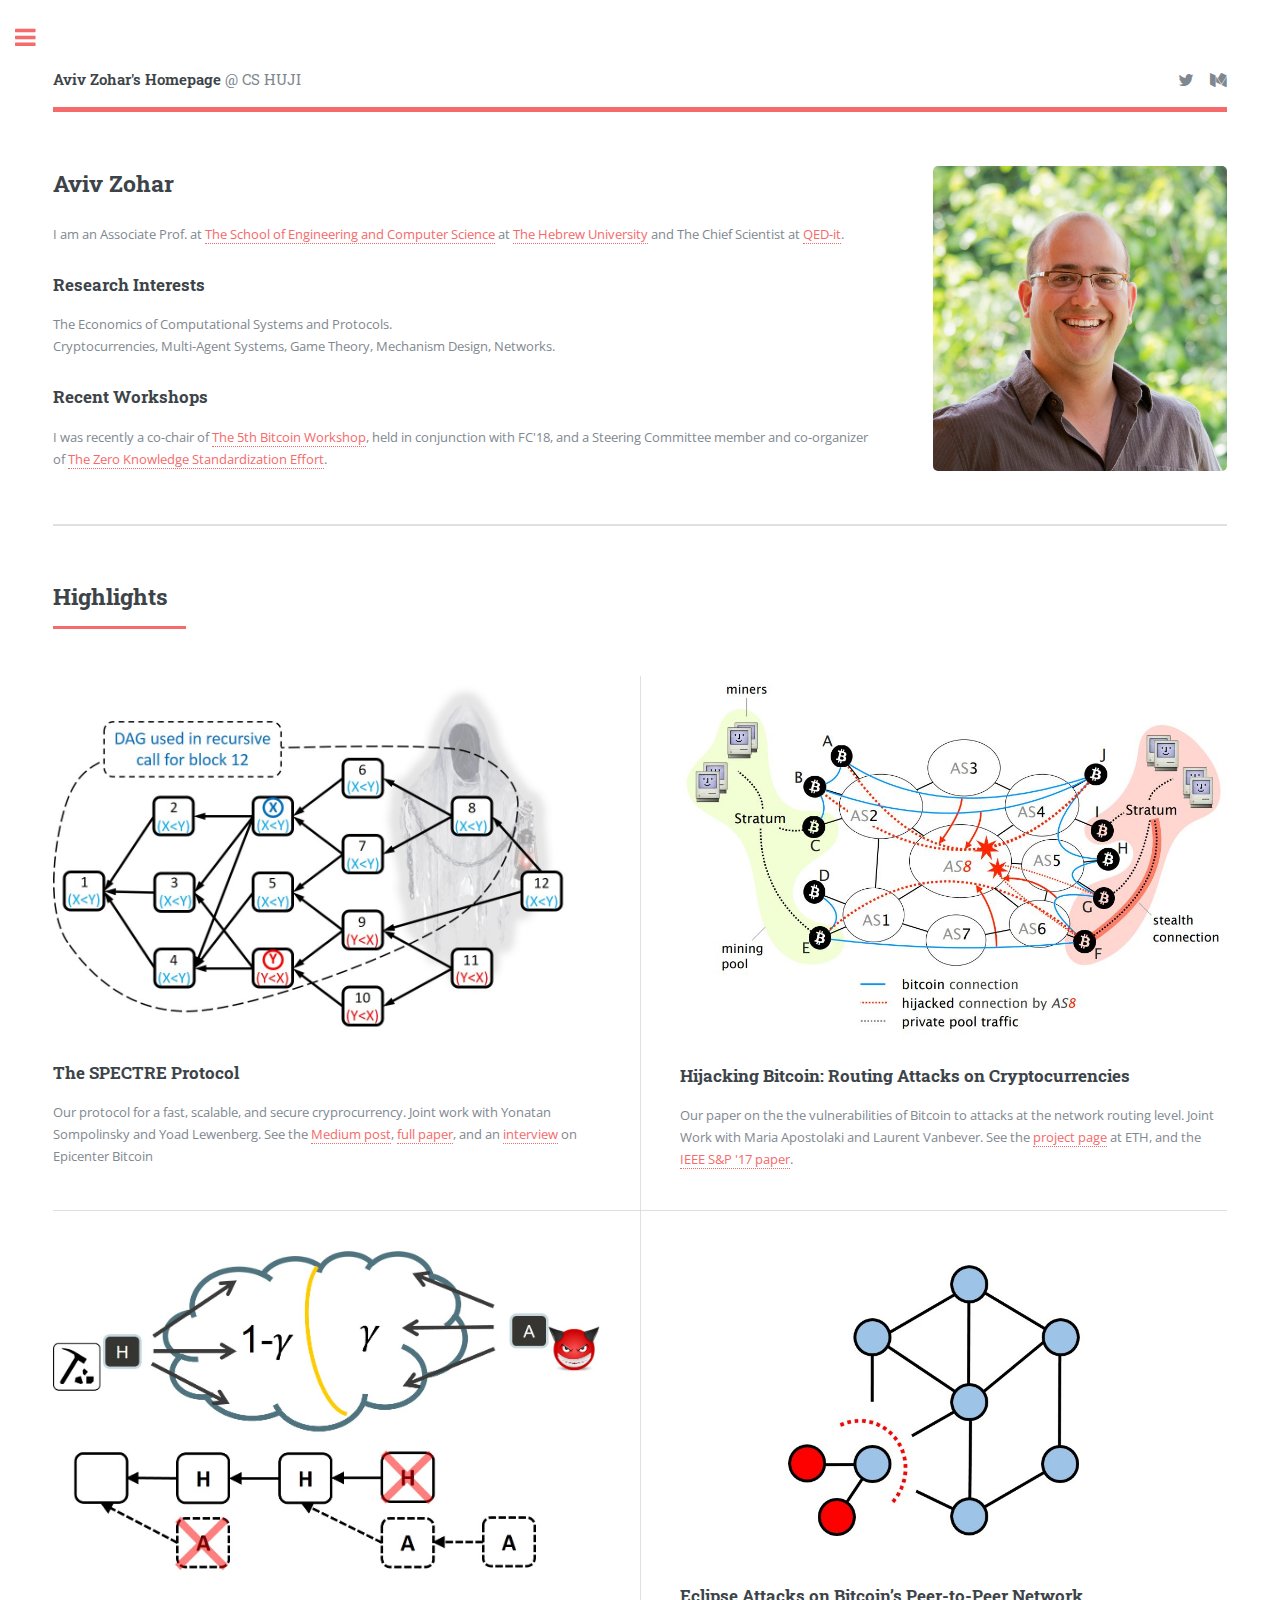
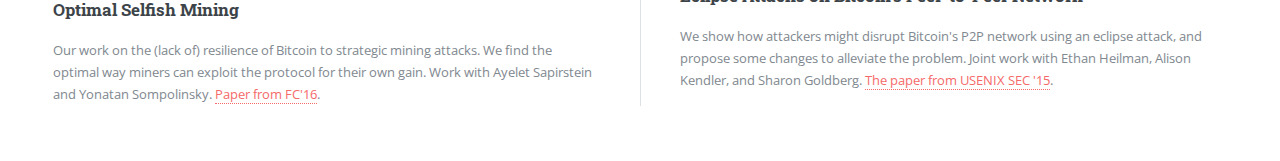
==== index.html @ 69efc2ff "Updated title to Assoc. Prof." ====
<!DOCTYPE HTML>
<html>
	<head>
		<title>Aviv Zohar | Computer Science | The Hebrew University</title>
		<meta name="description" content="My research on Cryptocurrencies, Multi-agent Systems, Mechanism Design for Computer Systems and protocols." />
		<meta charset="utf-8" />
		<meta name="viewport" content="width=device-width, initial-scale=1, user-scalable=no" />
		<!--[if lte IE 8]><script src="assets/js/ie/html5shiv.js"></script><![endif]-->
		<link rel="stylesheet" href="assets/css/main.css" />
		<!--[if lte IE 9]><link rel="stylesheet" href="assets/css/ie9.css" /><![endif]-->
		<!--[if lte IE 8]><link rel="stylesheet" href="assets/css/ie8.css" /><![endif]-->
		
		<!-- Google Tag Manager -->
		<script>(function(w,d,s,l,i){w[l]=w[l]||[];w[l].push({'gtm.start':
			new Date().getTime(),event:'gtm.js'});var f=d.getElementsByTagName(s)[0],
			j=d.createElement(s),dl=l!='dataLayer'?'&l='+l:'';j.async=true;j.src=
			'https://www.googletagmanager.com/gtm.js?id='+i+dl;f.parentNode.insertBefore(j,f);
			})(window,document,'script','dataLayer','GTM-KX6CHWX');</script>
		<!-- End Google Tag Manager -->
	</head>
	<body>
		<!-- Google Tag Manager (noscript) -->
			<noscript><iframe src="https://www.googletagmanager.com/ns.html?id=GTM-KX6CHWX"
			height="0" width="0" style="display:none;visibility:hidden"></iframe></noscript>
		<!-- End Google Tag Manager (noscript) -->
		
		<!-- Wrapper -->
			<div id="wrapper">

				<!-- Main -->
					<div id="main">
						<div class="inner">

							<!-- Header -->
								<header id="header">
									<a href="index.html" class="logo"><strong>Aviv Zohar's Homepage</strong> @ CS HUJI</a>
									<ul class="icons">
										<li><a href="https://twitter.com/Avivz78" class="icon fa-twitter"><span class="label">Twitter</span></a></li>
										<li><a href="https://medium.com/@avivzohar" class="icon fa-medium"><span class="label">Medium</span></a></li>
									</ul>
								</header>

							<!-- Banner -->
								<section id="banner">
									<div class="content">
										<header>
											<h2> Aviv Zohar </h2>
										</header>
										<p> I am an Associate Prof. at <a href="http://www.cs.huji.ac.il">The School of Engineering and Computer Science</a> at <a href="http://www.huji.ac.il">The Hebrew University</a> and The Chief Scientist at <a href="https://qed-it.com">QED-it</a>. </p>
										<h3> Research Interests </h3>
										<p>The Economics of Computational Systems and Protocols.
										<br>Cryptocurrencies, Multi-Agent Systems, Game Theory, Mechanism Design, Networks.</p> 
										
										<h3>Recent Workshops</h3>
										<p>I was recently a co-chair of <a href="http://fc18.ifca.ai/bitcoin/">The 5th Bitcoin Workshop</a>, held in conjunction with FC'18, and a Steering Committee member and co-organizer of <a href="http://zkproof.org">The Zero Knowledge Standardization Effort</a>.
										
									</div>
									<span class="image object">
										<img src="images/AvivZohar.jpg" alt="Aviv Zohar" />
									</span>
								</section>

							<!-- Section -->
								<section>
									<header class="major">
										<h2>Highlights</h2>
									</header>
									<div class="posts">
										<article>
											<a href="https://medium.com/@avivzohar/the-spectre-protocol-7dbbebb707b5" class="image"><img src="images/SPECTRE1.jpg" alt="" /></a>
											<h3>The SPECTRE Protocol</h3>
											<p>Our protocol for a fast, scalable, and secure cryprocurrency. Joint work with Yonatan Sompolinsky and Yoad Lewenberg. 
											See the <a href="https://medium.com/@avivzohar/the-spectre-protocol-7dbbebb707b5">Medium post</a>, 
											<a href="https://eprint.iacr.org/2016/1159.pdf">full paper</a>, and an <a href="https://www.youtube.com/watch?v=DzXH4I8ncVs">interview</a>  on Epicenter Bitcoin </p>
										</article>
										<article>
											<a href="pubs/16/btc_hijack.pdf" class="image"><img src="images/HijackBitcoin.jpg" alt="" /></a>
											<h3>Hijacking Bitcoin: Routing Attacks on Cryptocurrencies</h3>
											<p>Our paper on the the vulnerabilities of Bitcoin to attacks at the network routing level. Joint Work with Maria Apostolaki and Laurent Vanbever. 
											See the <a href="https://btc-hijack.ethz.ch/">project page</a> at ETH, 
											and the <a href="pubs/16/btc_hijack.pdf">IEEE S&P '17 paper</a>.</p>
											
										</article>
										<article>
											<a href="pubs/16/OptSelfishMining.pdf" class="image"><img src="images/OptimalSelfishMining.jpg" alt="" /></a>
											<h3>Optimal Selfish Mining</h3>
											<p>Our work on the (lack of) resilience of Bitcoin to strategic mining attacks. 
											We find the optimal way miners can exploit the protocol for their own gain. 
											Work with Ayelet Sapirstein and Yonatan Sompolinsky. <a href="pubs/16/OptSelfishMining.pdf">Paper from FC'16</a>. </p>
										</article>
										<article>
											<a href="pubs/15/sec15-paper-heilman_final.pdf" class="image"><img src="images/EclipseAttack.jpg" alt="" /></a>
											<h3>Eclipse Attacks on Bitcoin’s Peer-to-Peer Network</h3>
											<p>We show how attackers might disrupt Bitcoin's P2P network using an eclipse attack, and propose some changes to alleviate the problem. Joint work with Ethan Heilman, Alison Kendler, and Sharon Goldberg. <a href="pubs/15/sec15-paper-heilman_final.pdf">The paper from USENIX SEC '15</a>.</p>
										</article>
									</div>
								</section>

						</div>
					</div>

				<!-- Sidebar -->
					<div id="sidebar">
						<div class="inner">

							<!-- Menu -->
								<nav id="menu">
									<header class="major">
										<h2>Menu</h2>
									</header>
									<ul>
										<li><a href="index.html">Homepage</a></li>
										<li><a href="publications.html">Publications</a></li>
										<li>
										<span class="opener">Teaching</span>
											<ul>
												<li><a href="http://www.cs.huji.ac.il/~intro2cs">Introduction to Computer Science (67101)</a></li>
												<li><a href="http://www.cs.huji.ac.il/~socomp">Topics in Social Computing (67810)</a></li>
												<li><a href="#">Cryptocurrencies Seminar (67866)</a></li>
												<li><a href="#">Social Computing Lab (67841)</a></li>
											</ul>
										</li>
										<li><a href="talks.html">Talks</a></li>
										<li><a href="counceling.html">Student Counceling & Reception Hours</a></li>
									</ul>
								</nav>

							<!-- Section -->
								<section>
									<header class="major">
										<h2>Contact</h2>
									</header>
									<ul class="contact">
										<li class="fa-envelope-o"><a href="mailto:avivz@cs.huji.ac.il">avivz@cs.huji.ac.il</a></li>
										<li class="fa-twitter">Twitter: <a href="https://twitter.com/Avivz78">@Avivz78</a> </li> 
										<li class="fa-medium">Medium: <a href="https://medium.com/@avivzohar">@AvivZohar</a> </li>
										<li class="fa-phone">+972-(0)2-54-94553</li>
										<li class="fa-home"> The School of Engineering and Computer Science
										(Rothberg Building), <br> The Hebrew University of Jerusalem, <br> J. Edmund Safra (Givat Ram) Campus, <br>  Jerusalem , Israel 9190416.
									</ul>
								</section>

							<!-- Footer -->
								<footer id="footer">
									<p class="copyright">&copy; All rights reserved. Design: <a href="https://html5up.net">HTML5 UP</a>.</p>
								</footer>

						</div>
					</div>

			</div>

		<!-- Scripts -->
			<script src="assets/js/jquery.min.js"></script>
			<script src="assets/js/skel.min.js"></script>
			<script src="assets/js/util.js"></script>
			<!--[if lte IE 8]><script src="assets/js/ie/respond.min.js"></script><![endif]-->
			<script src="assets/js/main.js"></script>

	</body>
</html>
---- assets/css/main.css ----
@import url(font-awesome.min.css);
@import url("https://fonts.googleapis.com/css?family=Open+Sans:400,600,400italic,600italic|Roboto+Slab:400,700");

/*
	Editorial by HTML5 UP
	html5up.net | @ajlkn
	Free for personal and commercial use under the CCA 3.0 license (html5up.net/license)
*/

/* Reset */

	html, body, div, span, applet, object, iframe, h1, h2, h3, h4, h5, h6, p, blockquote, pre, a, abbr, acronym, address, big, cite, code, del, dfn, em, img, ins, kbd, q, s, samp, small, strike, strong, sub, sup, tt, var, b, u, i, center, dl, dt, dd, ol, ul, li, fieldset, form, label, legend, table, caption, tbody, tfoot, thead, tr, th, td, article, aside, canvas, details, embed, figure, figcaption, footer, header, hgroup, menu, nav, output, ruby, section, summary, time, mark, audio, video {
		margin: 0;
		padding: 0;
		border: 0;
		font-size: 100%;
		font: inherit;
		vertical-align: baseline;
	}

	article, aside, details, figcaption, figure, footer, header, hgroup, menu, nav, section {
		display: block;
	}

	body {
		line-height: 1;
	}

	ol, ul {
		list-style: none;
	}

	blockquote, q {
		quotes: none;
	}

	blockquote:before, blockquote:after, q:before, q:after {
		content: '';
		content: none;
	}

	table {
		border-collapse: collapse;
		border-spacing: 0;
	}

	body {
		-webkit-text-size-adjust: none;
	}

/* Box Model */

	*, *:before, *:after {
		-moz-box-sizing: border-box;
		-webkit-box-sizing: border-box;
		box-sizing: border-box;
	}

/* Grid */

	.row {
		border-bottom: solid 1px transparent;
		-moz-box-sizing: border-box;
		-webkit-box-sizing: border-box;
		box-sizing: border-box;
	}

	.row > * {
		float: left;
		-moz-box-sizing: border-box;
		-webkit-box-sizing: border-box;
		box-sizing: border-box;
	}

	.row:after, .row:before {
		content: '';
		display: block;
		clear: both;
		height: 0;
	}

	.row.uniform > * > :first-child {
		margin-top: 0;
	}

	.row.uniform > * > :last-child {
		margin-bottom: 0;
	}

	.row.\30 \25 > * {
		padding: 0 0 0 0em;
	}

	.row.\30 \25 {
		margin: 0 0 -1px 0em;
	}

	.row.uniform.\30 \25 > * {
		padding: 0em 0 0 0em;
	}

	.row.uniform.\30 \25 {
		margin: 0em 0 -1px 0em;
	}

	.row > * {
		padding: 0 0 0 1.5em;
	}

	.row {
		margin: 0 0 -1px -1.5em;
	}

	.row.uniform > * {
		padding: 1.5em 0 0 1.5em;
	}

	.row.uniform {
		margin: -1.5em 0 -1px -1.5em;
	}

	.row.\32 00\25 > * {
		padding: 0 0 0 3em;
	}

	.row.\32 00\25 {
		margin: 0 0 -1px -3em;
	}

	.row.uniform.\32 00\25 > * {
		padding: 3em 0 0 3em;
	}

	.row.uniform.\32 00\25 {
		margin: -3em 0 -1px -3em;
	}

	.row.\31 50\25 > * {
		padding: 0 0 0 2.25em;
	}

	.row.\31 50\25 {
		margin: 0 0 -1px -2.25em;
	}

	.row.uniform.\31 50\25 > * {
		padding: 2.25em 0 0 2.25em;
	}

	.row.uniform.\31 50\25 {
		margin: -2.25em 0 -1px -2.25em;
	}

	.row.\35 0\25 > * {
		padding: 0 0 0 0.75em;
	}

	.row.\35 0\25 {
		margin: 0 0 -1px -0.75em;
	}

	.row.uniform.\35 0\25 > * {
		padding: 0.75em 0 0 0.75em;
	}

	.row.uniform.\35 0\25 {
		margin: -0.75em 0 -1px -0.75em;
	}

	.row.\32 5\25 > * {
		padding: 0 0 0 0.375em;
	}

	.row.\32 5\25 {
		margin: 0 0 -1px -0.375em;
	}

	.row.uniform.\32 5\25 > * {
		padding: 0.375em 0 0 0.375em;
	}

	.row.uniform.\32 5\25 {
		margin: -0.375em 0 -1px -0.375em;
	}

	.\31 2u, .\31 2u\24 {
		width: 100%;
		clear: none;
		margin-left: 0;
	}

	.\31 1u, .\31 1u\24 {
		width: 91.6666666667%;
		clear: none;
		margin-left: 0;
	}

	.\31 0u, .\31 0u\24 {
		width: 83.3333333333%;
		clear: none;
		margin-left: 0;
	}

	.\39 u, .\39 u\24 {
		width: 75%;
		clear: none;
		margin-left: 0;
	}

	.\38 u, .\38 u\24 {
		width: 66.6666666667%;
		clear: none;
		margin-left: 0;
	}

	.\37 u, .\37 u\24 {
		width: 58.3333333333%;
		clear: none;
		margin-left: 0;
	}

	.\36 u, .\36 u\24 {
		width: 50%;
		clear: none;
		margin-left: 0;
	}

	.\35 u, .\35 u\24 {
		width: 41.6666666667%;
		clear: none;
		margin-left: 0;
	}

	.\34 u, .\34 u\24 {
		width: 33.3333333333%;
		clear: none;
		margin-left: 0;
	}

	.\33 u, .\33 u\24 {
		width: 25%;
		clear: none;
		margin-left: 0;
	}

	.\32 u, .\32 u\24 {
		width: 16.6666666667%;
		clear: none;
		margin-left: 0;
	}

	.\31 u, .\31 u\24 {
		width: 8.3333333333%;
		clear: none;
		margin-left: 0;
	}

	.\31 2u\24 + *,
	.\31 1u\24 + *,
	.\31 0u\24 + *,
	.\39 u\24 + *,
	.\38 u\24 + *,
	.\37 u\24 + *,
	.\36 u\24 + *,
	.\35 u\24 + *,
	.\34 u\24 + *,
	.\33 u\24 + *,
	.\32 u\24 + *,
	.\31 u\24 + * {
		clear: left;
	}

	.\-11u {
		margin-left: 91.66667%;
	}

	.\-10u {
		margin-left: 83.33333%;
	}

	.\-9u {
		margin-left: 75%;
	}

	.\-8u {
		margin-left: 66.66667%;
	}

	.\-7u {
		margin-left: 58.33333%;
	}

	.\-6u {
		margin-left: 50%;
	}

	.\-5u {
		margin-left: 41.66667%;
	}

	.\-4u {
		margin-left: 33.33333%;
	}

	.\-3u {
		margin-left: 25%;
	}

	.\-2u {
		margin-left: 16.66667%;
	}

	.\-1u {
		margin-left: 8.33333%;
	}

	@media screen and (max-width: 1680px) {

		.row > * {
			padding: 0 0 0 1.5em;
		}

		.row {
			margin: 0 0 -1px -1.5em;
		}

		.row.uniform > * {
			padding: 1.5em 0 0 1.5em;
		}

		.row.uniform {
			margin: -1.5em 0 -1px -1.5em;
		}

		.row.\32 00\25 > * {
			padding: 0 0 0 3em;
		}

		.row.\32 00\25 {
			margin: 0 0 -1px -3em;
		}

		.row.uniform.\32 00\25 > * {
			padding: 3em 0 0 3em;
		}

		.row.uniform.\32 00\25 {
			margin: -3em 0 -1px -3em;
		}

		.row.\31 50\25 > * {
			padding: 0 0 0 2.25em;
		}

		.row.\31 50\25 {
			margin: 0 0 -1px -2.25em;
		}

		.row.uniform.\31 50\25 > * {
			padding: 2.25em 0 0 2.25em;
		}

		.row.uniform.\31 50\25 {
			margin: -2.25em 0 -1px -2.25em;
		}

		.row.\35 0\25 > * {
			padding: 0 0 0 0.75em;
		}

		.row.\35 0\25 {
			margin: 0 0 -1px -0.75em;
		}

		.row.uniform.\35 0\25 > * {
			padding: 0.75em 0 0 0.75em;
		}

		.row.uniform.\35 0\25 {
			margin: -0.75em 0 -1px -0.75em;
		}

		.row.\32 5\25 > * {
			padding: 0 0 0 0.375em;
		}

		.row.\32 5\25 {
			margin: 0 0 -1px -0.375em;
		}

		.row.uniform.\32 5\25 > * {
			padding: 0.375em 0 0 0.375em;
		}

		.row.uniform.\32 5\25 {
			margin: -0.375em 0 -1px -0.375em;
		}

		.\31 2u\28xlarge\29, .\31 2u\24\28xlarge\29 {
			width: 100%;
			clear: none;
			margin-left: 0;
		}

		.\31 1u\28xlarge\29, .\31 1u\24\28xlarge\29 {
			width: 91.6666666667%;
			clear: none;
			margin-left: 0;
		}

		.\31 0u\28xlarge\29, .\31 0u\24\28xlarge\29 {
			width: 83.3333333333%;
			clear: none;
			margin-left: 0;
		}

		.\39 u\28xlarge\29, .\39 u\24\28xlarge\29 {
			width: 75%;
			clear: none;
			margin-left: 0;
		}

		.\38 u\28xlarge\29, .\38 u\24\28xlarge\29 {
			width: 66.6666666667%;
			clear: none;
			margin-left: 0;
		}

		.\37 u\28xlarge\29, .\37 u\24\28xlarge\29 {
			width: 58.3333333333%;
			clear: none;
			margin-left: 0;
		}

		.\36 u\28xlarge\29, .\36 u\24\28xlarge\29 {
			width: 50%;
			clear: none;
			margin-left: 0;
		}

		.\35 u\28xlarge\29, .\35 u\24\28xlarge\29 {
			width: 41.6666666667%;
			clear: none;
			margin-left: 0;
		}

		.\34 u\28xlarge\29, .\34 u\24\28xlarge\29 {
			width: 33.3333333333%;
			clear: none;
			margin-left: 0;
		}

		.\33 u\28xlarge\29, .\33 u\24\28xlarge\29 {
			width: 25%;
			clear: none;
			margin-left: 0;
		}

		.\32 u\28xlarge\29, .\32 u\24\28xlarge\29 {
			width: 16.6666666667%;
			clear: none;
			margin-left: 0;
		}

		.\31 u\28xlarge\29, .\31 u\24\28xlarge\29 {
			width: 8.3333333333%;
			clear: none;
			margin-left: 0;
		}

		.\31 2u\24\28xlarge\29 + *,
		.\31 1u\24\28xlarge\29 + *,
		.\31 0u\24\28xlarge\29 + *,
		.\39 u\24\28xlarge\29 + *,
		.\38 u\24\28xlarge\29 + *,
		.\37 u\24\28xlarge\29 + *,
		.\36 u\24\28xlarge\29 + *,
		.\35 u\24\28xlarge\29 + *,
		.\34 u\24\28xlarge\29 + *,
		.\33 u\24\28xlarge\29 + *,
		.\32 u\24\28xlarge\29 + *,
		.\31 u\24\28xlarge\29 + * {
			clear: left;
		}

		.\-11u\28xlarge\29 {
			margin-left: 91.66667%;
		}

		.\-10u\28xlarge\29 {
			margin-left: 83.33333%;
		}

		.\-9u\28xlarge\29 {
			margin-left: 75%;
		}

		.\-8u\28xlarge\29 {
			margin-left: 66.66667%;
		}

		.\-7u\28xlarge\29 {
			margin-left: 58.33333%;
		}

		.\-6u\28xlarge\29 {
			margin-left: 50%;
		}

		.\-5u\28xlarge\29 {
			margin-left: 41.66667%;
		}

		.\-4u\28xlarge\29 {
			margin-left: 33.33333%;
		}

		.\-3u\28xlarge\29 {
			margin-left: 25%;
		}

		.\-2u\28xlarge\29 {
			margin-left: 16.66667%;
		}

		.\-1u\28xlarge\29 {
			margin-left: 8.33333%;
		}

	}

	@media screen and (max-width: 1280px) {

		.row > * {
			padding: 0 0 0 1.5em;
		}

		.row {
			margin: 0 0 -1px -1.5em;
		}

		.row.uniform > * {
			padding: 1.5em 0 0 1.5em;
		}

		.row.uniform {
			margin: -1.5em 0 -1px -1.5em;
		}

		.row.\32 00\25 > * {
			padding: 0 0 0 3em;
		}

		.row.\32 00\25 {
			margin: 0 0 -1px -3em;
		}

		.row.uniform.\32 00\25 > * {
			padding: 3em 0 0 3em;
		}

		.row.uniform.\32 00\25 {
			margin: -3em 0 -1px -3em;
		}

		.row.\31 50\25 > * {
			padding: 0 0 0 2.25em;
		}

		.row.\31 50\25 {
			margin: 0 0 -1px -2.25em;
		}

		.row.uniform.\31 50\25 > * {
			padding: 2.25em 0 0 2.25em;
		}

		.row.uniform.\31 50\25 {
			margin: -2.25em 0 -1px -2.25em;
		}

		.row.\35 0\25 > * {
			padding: 0 0 0 0.75em;
		}

		.row.\35 0\25 {
			margin: 0 0 -1px -0.75em;
		}

		.row.uniform.\35 0\25 > * {
			padding: 0.75em 0 0 0.75em;
		}

		.row.uniform.\35 0\25 {
			margin: -0.75em 0 -1px -0.75em;
		}

		.row.\32 5\25 > * {
			padding: 0 0 0 0.375em;
		}

		.row.\32 5\25 {
			margin: 0 0 -1px -0.375em;
		}

		.row.uniform.\32 5\25 > * {
			padding: 0.375em 0 0 0.375em;
		}

		.row.uniform.\32 5\25 {
			margin: -0.375em 0 -1px -0.375em;
		}

		.\31 2u\28large\29, .\31 2u\24\28large\29 {
			width: 100%;
			clear: none;
			margin-left: 0;
		}

		.\31 1u\28large\29, .\31 1u\24\28large\29 {
			width: 91.6666666667%;
			clear: none;
			margin-left: 0;
		}

		.\31 0u\28large\29, .\31 0u\24\28large\29 {
			width: 83.3333333333%;
			clear: none;
			margin-left: 0;
		}

		.\39 u\28large\29, .\39 u\24\28large\29 {
			width: 75%;
			clear: none;
			margin-left: 0;
		}

		.\38 u\28large\29, .\38 u\24\28large\29 {
			width: 66.6666666667%;
			clear: none;
			margin-left: 0;
		}

		.\37 u\28large\29, .\37 u\24\28large\29 {
			width: 58.3333333333%;
			clear: none;
			margin-left: 0;
		}

		.\36 u\28large\29, .\36 u\24\28large\29 {
			width: 50%;
			clear: none;
			margin-left: 0;
		}

		.\35 u\28large\29, .\35 u\24\28large\29 {
			width: 41.6666666667%;
			clear: none;
			margin-left: 0;
		}

		.\34 u\28large\29, .\34 u\24\28large\29 {
			width: 33.3333333333%;
			clear: none;
			margin-left: 0;
		}

		.\33 u\28large\29, .\33 u\24\28large\29 {
			width: 25%;
			clear: none;
			margin-left: 0;
		}

		.\32 u\28large\29, .\32 u\24\28large\29 {
			width: 16.6666666667%;
			clear: none;
			margin-left: 0;
		}

		.\31 u\28large\29, .\31 u\24\28large\29 {
			width: 8.3333333333%;
			clear: none;
			margin-left: 0;
		}

		.\31 2u\24\28large\29 + *,
		.\31 1u\24\28large\29 + *,
		.\31 0u\24\28large\29 + *,
		.\39 u\24\28large\29 + *,
		.\38 u\24\28large\29 + *,
		.\37 u\24\28large\29 + *,
		.\36 u\24\28large\29 + *,
		.\35 u\24\28large\29 + *,
		.\34 u\24\28large\29 + *,
		.\33 u\24\28large\29 + *,
		.\32 u\24\28large\29 + *,
		.\31 u\24\28large\29 + * {
			clear: left;
		}

		.\-11u\28large\29 {
			margin-left: 91.66667%;
		}

		.\-10u\28large\29 {
			margin-left: 83.33333%;
		}

		.\-9u\28large\29 {
			margin-left: 75%;
		}

		.\-8u\28large\29 {
			margin-left: 66.66667%;
		}

		.\-7u\28large\29 {
			margin-left: 58.33333%;
		}

		.\-6u\28large\29 {
			margin-left: 50%;
		}

		.\-5u\28large\29 {
			margin-left: 41.66667%;
		}

		.\-4u\28large\29 {
			margin-left: 33.33333%;
		}

		.\-3u\28large\29 {
			margin-left: 25%;
		}

		.\-2u\28large\29 {
			margin-left: 16.66667%;
		}

		.\-1u\28large\29 {
			margin-left: 8.33333%;
		}

	}

	@media screen and (max-width: 980px) {

		.row > * {
			padding: 0 0 0 1.5em;
		}

		.row {
			margin: 0 0 -1px -1.5em;
		}

		.row.uniform > * {
			padding: 1.5em 0 0 1.5em;
		}

		.row.uniform {
			margin: -1.5em 0 -1px -1.5em;
		}

		.row.\32 00\25 > * {
			padding: 0 0 0 3em;
		}

		.row.\32 00\25 {
			margin: 0 0 -1px -3em;
		}

		.row.uniform.\32 00\25 > * {
			padding: 3em 0 0 3em;
		}

		.row.uniform.\32 00\25 {
			margin: -3em 0 -1px -3em;
		}

		.row.\31 50\25 > * {
			padding: 0 0 0 2.25em;
		}

		.row.\31 50\25 {
			margin: 0 0 -1px -2.25em;
		}

		.row.uniform.\31 50\25 > * {
			padding: 2.25em 0 0 2.25em;
		}

		.row.uniform.\31 50\25 {
			margin: -2.25em 0 -1px -2.25em;
		}

		.row.\35 0\25 > * {
			padding: 0 0 0 0.75em;
		}

		.row.\35 0\25 {
			margin: 0 0 -1px -0.75em;
		}

		.row.uniform.\35 0\25 > * {
			padding: 0.75em 0 0 0.75em;
		}

		.row.uniform.\35 0\25 {
			margin: -0.75em 0 -1px -0.75em;
		}

		.row.\32 5\25 > * {
			padding: 0 0 0 0.375em;
		}

		.row.\32 5\25 {
			margin: 0 0 -1px -0.375em;
		}

		.row.uniform.\32 5\25 > * {
			padding: 0.375em 0 0 0.375em;
		}

		.row.uniform.\32 5\25 {
			margin: -0.375em 0 -1px -0.375em;
		}

		.\31 2u\28medium\29, .\31 2u\24\28medium\29 {
			width: 100%;
			clear: none;
			margin-left: 0;
		}

		.\31 1u\28medium\29, .\31 1u\24\28medium\29 {
			width: 91.6666666667%;
			clear: none;
			margin-left: 0;
		}

		.\31 0u\28medium\29, .\31 0u\24\28medium\29 {
			width: 83.3333333333%;
			clear: none;
			margin-left: 0;
		}

		.\39 u\28medium\29, .\39 u\24\28medium\29 {
			width: 75%;
			clear: none;
			margin-left: 0;
		}

		.\38 u\28medium\29, .\38 u\24\28medium\29 {
			width: 66.6666666667%;
			clear: none;
			margin-left: 0;
		}

		.\37 u\28medium\29, .\37 u\24\28medium\29 {
			width: 58.3333333333%;
			clear: none;
			margin-left: 0;
		}

		.\36 u\28medium\29, .\36 u\24\28medium\29 {
			width: 50%;
			clear: none;
			margin-left: 0;
		}

		.\35 u\28medium\29, .\35 u\24\28medium\29 {
			width: 41.6666666667%;
			clear: none;
			margin-left: 0;
		}

		.\34 u\28medium\29, .\34 u\24\28medium\29 {
			width: 33.3333333333%;
			clear: none;
			margin-left: 0;
		}

		.\33 u\28medium\29, .\33 u\24\28medium\29 {
			width: 25%;
			clear: none;
			margin-left: 0;
		}

		.\32 u\28medium\29, .\32 u\24\28medium\29 {
			width: 16.6666666667%;
			clear: none;
			margin-left: 0;
		}

		.\31 u\28medium\29, .\31 u\24\28medium\29 {
			width: 8.3333333333%;
			clear: none;
			margin-left: 0;
		}

		.\31 2u\24\28medium\29 + *,
		.\31 1u\24\28medium\29 + *,
		.\31 0u\24\28medium\29 + *,
		.\39 u\24\28medium\29 + *,
		.\38 u\24\28medium\29 + *,
		.\37 u\24\28medium\29 + *,
		.\36 u\24\28medium\29 + *,
		.\35 u\24\28medium\29 + *,
		.\34 u\24\28medium\29 + *,
		.\33 u\24\28medium\29 + *,
		.\32 u\24\28medium\29 + *,
		.\31 u\24\28medium\29 + * {
			clear: left;
		}

		.\-11u\28medium\29 {
			margin-left: 91.66667%;
		}

		.\-10u\28medium\29 {
			margin-left: 83.33333%;
		}

		.\-9u\28medium\29 {
			margin-left: 75%;
		}

		.\-8u\28medium\29 {
			margin-left: 66.66667%;
		}

		.\-7u\28medium\29 {
			margin-left: 58.33333%;
		}

		.\-6u\28medium\29 {
			margin-left: 50%;
		}

		.\-5u\28medium\29 {
			margin-left: 41.66667%;
		}

		.\-4u\28medium\29 {
			margin-left: 33.33333%;
		}

		.\-3u\28medium\29 {
			margin-left: 25%;
		}

		.\-2u\28medium\29 {
			margin-left: 16.66667%;
		}

		.\-1u\28medium\29 {
			margin-left: 8.33333%;
		}

	}

	@media screen and (max-width: 736px) {

		.row > * {
			padding: 0 0 0 1.5em;
		}

		.row {
			margin: 0 0 -1px -1.5em;
		}

		.row.uniform > * {
			padding: 1.5em 0 0 1.5em;
		}

		.row.uniform {
			margin: -1.5em 0 -1px -1.5em;
		}

		.row.\32 00\25 > * {
			padding: 0 0 0 3em;
		}

		.row.\32 00\25 {
			margin: 0 0 -1px -3em;
		}

		.row.uniform.\32 00\25 > * {
			padding: 3em 0 0 3em;
		}

		.row.uniform.\32 00\25 {
			margin: -3em 0 -1px -3em;
		}

		.row.\31 50\25 > * {
			padding: 0 0 0 2.25em;
		}

		.row.\31 50\25 {
			margin: 0 0 -1px -2.25em;
		}

		.row.uniform.\31 50\25 > * {
			padding: 2.25em 0 0 2.25em;
		}

		.row.uniform.\31 50\25 {
			margin: -2.25em 0 -1px -2.25em;
		}

		.row.\35 0\25 > * {
			padding: 0 0 0 0.75em;
		}

		.row.\35 0\25 {
			margin: 0 0 -1px -0.75em;
		}

		.row.uniform.\35 0\25 > * {
			padding: 0.75em 0 0 0.75em;
		}

		.row.uniform.\35 0\25 {
			margin: -0.75em 0 -1px -0.75em;
		}

		.row.\32 5\25 > * {
			padding: 0 0 0 0.375em;
		}

		.row.\32 5\25 {
			margin: 0 0 -1px -0.375em;
		}

		.row.uniform.\32 5\25 > * {
			padding: 0.375em 0 0 0.375em;
		}

		.row.uniform.\32 5\25 {
			margin: -0.375em 0 -1px -0.375em;
		}

		.\31 2u\28small\29, .\31 2u\24\28small\29 {
			width: 100%;
			clear: none;
			margin-left: 0;
		}

		.\31 1u\28small\29, .\31 1u\24\28small\29 {
			width: 91.6666666667%;
			clear: none;
			margin-left: 0;
		}

		.\31 0u\28small\29, .\31 0u\24\28small\29 {
			width: 83.3333333333%;
			clear: none;
			margin-left: 0;
		}

		.\39 u\28small\29, .\39 u\24\28small\29 {
			width: 75%;
			clear: none;
			margin-left: 0;
		}

		.\38 u\28small\29, .\38 u\24\28small\29 {
			width: 66.6666666667%;
			clear: none;
			margin-left: 0;
		}

		.\37 u\28small\29, .\37 u\24\28small\29 {
			width: 58.3333333333%;
			clear: none;
			margin-left: 0;
		}

		.\36 u\28small\29, .\36 u\24\28small\29 {
			width: 50%;
			clear: none;
			margin-left: 0;
		}

		.\35 u\28small\29, .\35 u\24\28small\29 {
			width: 41.6666666667%;
			clear: none;
			margin-left: 0;
		}

		.\34 u\28small\29, .\34 u\24\28small\29 {
			width: 33.3333333333%;
			clear: none;
			margin-left: 0;
		}

		.\33 u\28small\29, .\33 u\24\28small\29 {
			width: 25%;
			clear: none;
			margin-left: 0;
		}

		.\32 u\28small\29, .\32 u\24\28small\29 {
			width: 16.6666666667%;
			clear: none;
			margin-left: 0;
		}

		.\31 u\28small\29, .\31 u\24\28small\29 {
			width: 8.3333333333%;
			clear: none;
			margin-left: 0;
		}

		.\31 2u\24\28small\29 + *,
		.\31 1u\24\28small\29 + *,
		.\31 0u\24\28small\29 + *,
		.\39 u\24\28small\29 + *,
		.\38 u\24\28small\29 + *,
		.\37 u\24\28small\29 + *,
		.\36 u\24\28small\29 + *,
		.\35 u\24\28small\29 + *,
		.\34 u\24\28small\29 + *,
		.\33 u\24\28small\29 + *,
		.\32 u\24\28small\29 + *,
		.\31 u\24\28small\29 + * {
			clear: left;
		}

		.\-11u\28small\29 {
			margin-left: 91.66667%;
		}

		.\-10u\28small\29 {
			margin-left: 83.33333%;
		}

		.\-9u\28small\29 {
			margin-left: 75%;
		}

		.\-8u\28small\29 {
			margin-left: 66.66667%;
		}

		.\-7u\28small\29 {
			margin-left: 58.33333%;
		}

		.\-6u\28small\29 {
			margin-left: 50%;
		}

		.\-5u\28small\29 {
			margin-left: 41.66667%;
		}

		.\-4u\28small\29 {
			margin-left: 33.33333%;
		}

		.\-3u\28small\29 {
			margin-left: 25%;
		}

		.\-2u\28small\29 {
			margin-left: 16.66667%;
		}

		.\-1u\28small\29 {
			margin-left: 8.33333%;
		}

	}

	@media screen and (max-width: 480px) {

		.row > * {
			padding: 0 0 0 1.5em;
		}

		.row {
			margin: 0 0 -1px -1.5em;
		}

		.row.uniform > * {
			padding: 1.5em 0 0 1.5em;
		}

		.row.uniform {
			margin: -1.5em 0 -1px -1.5em;
		}

		.row.\32 00\25 > * {
			padding: 0 0 0 3em;
		}

		.row.\32 00\25 {
			margin: 0 0 -1px -3em;
		}

		.row.uniform.\32 00\25 > * {
			padding: 3em 0 0 3em;
		}

		.row.uniform.\32 00\25 {
			margin: -3em 0 -1px -3em;
		}

		.row.\31 50\25 > * {
			padding: 0 0 0 2.25em;
		}

		.row.\31 50\25 {
			margin: 0 0 -1px -2.25em;
		}

		.row.uniform.\31 50\25 > * {
			padding: 2.25em 0 0 2.25em;
		}

		.row.uniform.\31 50\25 {
			margin: -2.25em 0 -1px -2.25em;
		}

		.row.\35 0\25 > * {
			padding: 0 0 0 0.75em;
		}

		.row.\35 0\25 {
			margin: 0 0 -1px -0.75em;
		}

		.row.uniform.\35 0\25 > * {
			padding: 0.75em 0 0 0.75em;
		}

		.row.uniform.\35 0\25 {
			margin: -0.75em 0 -1px -0.75em;
		}

		.row.\32 5\25 > * {
			padding: 0 0 0 0.375em;
		}

		.row.\32 5\25 {
			margin: 0 0 -1px -0.375em;
		}

		.row.uniform.\32 5\25 > * {
			padding: 0.375em 0 0 0.375em;
		}

		.row.uniform.\32 5\25 {
			margin: -0.375em 0 -1px -0.375em;
		}

		.\31 2u\28xsmall\29, .\31 2u\24\28xsmall\29 {
			width: 100%;
			clear: none;
			margin-left: 0;
		}

		.\31 1u\28xsmall\29, .\31 1u\24\28xsmall\29 {
			width: 91.6666666667%;
			clear: none;
			margin-left: 0;
		}

		.\31 0u\28xsmall\29, .\31 0u\24\28xsmall\29 {
			width: 83.3333333333%;
			clear: none;
			margin-left: 0;
		}

		.\39 u\28xsmall\29, .\39 u\24\28xsmall\29 {
			width: 75%;
			clear: none;
			margin-left: 0;
		}

		.\38 u\28xsmall\29, .\38 u\24\28xsmall\29 {
			width: 66.6666666667%;
			clear: none;
			margin-left: 0;
		}

		.\37 u\28xsmall\29, .\37 u\24\28xsmall\29 {
			width: 58.3333333333%;
			clear: none;
			margin-left: 0;
		}

		.\36 u\28xsmall\29, .\36 u\24\28xsmall\29 {
			width: 50%;
			clear: none;
			margin-left: 0;
		}

		.\35 u\28xsmall\29, .\35 u\24\28xsmall\29 {
			width: 41.6666666667%;
			clear: none;
			margin-left: 0;
		}

		.\34 u\28xsmall\29, .\34 u\24\28xsmall\29 {
			width: 33.3333333333%;
			clear: none;
			margin-left: 0;
		}

		.\33 u\28xsmall\29, .\33 u\24\28xsmall\29 {
			width: 25%;
			clear: none;
			margin-left: 0;
		}

		.\32 u\28xsmall\29, .\32 u\24\28xsmall\29 {
			width: 16.6666666667%;
			clear: none;
			margin-left: 0;
		}

		.\31 u\28xsmall\29, .\31 u\24\28xsmall\29 {
			width: 8.3333333333%;
			clear: none;
			margin-left: 0;
		}

		.\31 2u\24\28xsmall\29 + *,
		.\31 1u\24\28xsmall\29 + *,
		.\31 0u\24\28xsmall\29 + *,
		.\39 u\24\28xsmall\29 + *,
		.\38 u\24\28xsmall\29 + *,
		.\37 u\24\28xsmall\29 + *,
		.\36 u\24\28xsmall\29 + *,
		.\35 u\24\28xsmall\29 + *,
		.\34 u\24\28xsmall\29 + *,
		.\33 u\24\28xsmall\29 + *,
		.\32 u\24\28xsmall\29 + *,
		.\31 u\24\28xsmall\29 + * {
			clear: left;
		}

		.\-11u\28xsmall\29 {
			margin-left: 91.66667%;
		}

		.\-10u\28xsmall\29 {
			margin-left: 83.33333%;
		}

		.\-9u\28xsmall\29 {
			margin-left: 75%;
		}

		.\-8u\28xsmall\29 {
			margin-left: 66.66667%;
		}

		.\-7u\28xsmall\29 {
			margin-left: 58.33333%;
		}

		.\-6u\28xsmall\29 {
			margin-left: 50%;
		}

		.\-5u\28xsmall\29 {
			margin-left: 41.66667%;
		}

		.\-4u\28xsmall\29 {
			margin-left: 33.33333%;
		}

		.\-3u\28xsmall\29 {
			margin-left: 25%;
		}

		.\-2u\28xsmall\29 {
			margin-left: 16.66667%;
		}

		.\-1u\28xsmall\29 {
			margin-left: 8.33333%;
		}

	}

	@media screen and (max-width: 360px) {

		.row > * {
			padding: 0 0 0 1.5em;
		}

		.row {
			margin: 0 0 -1px -1.5em;
		}

		.row.uniform > * {
			padding: 1.5em 0 0 1.5em;
		}

		.row.uniform {
			margin: -1.5em 0 -1px -1.5em;
		}

		.row.\32 00\25 > * {
			padding: 0 0 0 3em;
		}

		.row.\32 00\25 {
			margin: 0 0 -1px -3em;
		}

		.row.uniform.\32 00\25 > * {
			padding: 3em 0 0 3em;
		}

		.row.uniform.\32 00\25 {
			margin: -3em 0 -1px -3em;
		}

		.row.\31 50\25 > * {
			padding: 0 0 0 2.25em;
		}

		.row.\31 50\25 {
			margin: 0 0 -1px -2.25em;
		}

		.row.uniform.\31 50\25 > * {
			padding: 2.25em 0 0 2.25em;
		}

		.row.uniform.\31 50\25 {
			margin: -2.25em 0 -1px -2.25em;
		}

		.row.\35 0\25 > * {
			padding: 0 0 0 0.75em;
		}

		.row.\35 0\25 {
			margin: 0 0 -1px -0.75em;
		}

		.row.uniform.\35 0\25 > * {
			padding: 0.75em 0 0 0.75em;
		}

		.row.uniform.\35 0\25 {
			margin: -0.75em 0 -1px -0.75em;
		}

		.row.\32 5\25 > * {
			padding: 0 0 0 0.375em;
		}

		.row.\32 5\25 {
			margin: 0 0 -1px -0.375em;
		}

		.row.uniform.\32 5\25 > * {
			padding: 0.375em 0 0 0.375em;
		}

		.row.uniform.\32 5\25 {
			margin: -0.375em 0 -1px -0.375em;
		}

		.\31 2u\28xxsmall\29, .\31 2u\24\28xxsmall\29 {
			width: 100%;
			clear: none;
			margin-left: 0;
		}

		.\31 1u\28xxsmall\29, .\31 1u\24\28xxsmall\29 {
			width: 91.6666666667%;
			clear: none;
			margin-left: 0;
		}

		.\31 0u\28xxsmall\29, .\31 0u\24\28xxsmall\29 {
			width: 83.3333333333%;
			clear: none;
			margin-left: 0;
		}

		.\39 u\28xxsmall\29, .\39 u\24\28xxsmall\29 {
			width: 75%;
			clear: none;
			margin-left: 0;
		}

		.\38 u\28xxsmall\29, .\38 u\24\28xxsmall\29 {
			width: 66.6666666667%;
			clear: none;
			margin-left: 0;
		}

		.\37 u\28xxsmall\29, .\37 u\24\28xxsmall\29 {
			width: 58.3333333333%;
			clear: none;
			margin-left: 0;
		}

		.\36 u\28xxsmall\29, .\36 u\24\28xxsmall\29 {
			width: 50%;
			clear: none;
			margin-left: 0;
		}

		.\35 u\28xxsmall\29, .\35 u\24\28xxsmall\29 {
			width: 41.6666666667%;
			clear: none;
			margin-left: 0;
		}

		.\34 u\28xxsmall\29, .\34 u\24\28xxsmall\29 {
			width: 33.3333333333%;
			clear: none;
			margin-left: 0;
		}

		.\33 u\28xxsmall\29, .\33 u\24\28xxsmall\29 {
			width: 25%;
			clear: none;
			margin-left: 0;
		}

		.\32 u\28xxsmall\29, .\32 u\24\28xxsmall\29 {
			width: 16.6666666667%;
			clear: none;
			margin-left: 0;
		}

		.\31 u\28xxsmall\29, .\31 u\24\28xxsmall\29 {
			width: 8.3333333333%;
			clear: none;
			margin-left: 0;
		}

		.\31 2u\24\28xxsmall\29 + *,
		.\31 1u\24\28xxsmall\29 + *,
		.\31 0u\24\28xxsmall\29 + *,
		.\39 u\24\28xxsmall\29 + *,
		.\38 u\24\28xxsmall\29 + *,
		.\37 u\24\28xxsmall\29 + *,
		.\36 u\24\28xxsmall\29 + *,
		.\35 u\24\28xxsmall\29 + *,
		.\34 u\24\28xxsmall\29 + *,
		.\33 u\24\28xxsmall\29 + *,
		.\32 u\24\28xxsmall\29 + *,
		.\31 u\24\28xxsmall\29 + * {
			clear: left;
		}

		.\-11u\28xxsmall\29 {
			margin-left: 91.66667%;
		}

		.\-10u\28xxsmall\29 {
			margin-left: 83.33333%;
		}

		.\-9u\28xxsmall\29 {
			margin-left: 75%;
		}

		.\-8u\28xxsmall\29 {
			margin-left: 66.66667%;
		}

		.\-7u\28xxsmall\29 {
			margin-left: 58.33333%;
		}

		.\-6u\28xxsmall\29 {
			margin-left: 50%;
		}

		.\-5u\28xxsmall\29 {
			margin-left: 41.66667%;
		}

		.\-4u\28xxsmall\29 {
			margin-left: 33.33333%;
		}

		.\-3u\28xxsmall\29 {
			margin-left: 25%;
		}

		.\-2u\28xxsmall\29 {
			margin-left: 16.66667%;
		}

		.\-1u\28xxsmall\29 {
			margin-left: 8.33333%;
		}

	}

	@media screen and (min-width: 1681px) {

		.row > * {
			padding: 0 0 0 1.5em;
		}

		.row {
			margin: 0 0 -1px -1.5em;
		}

		.row.uniform > * {
			padding: 1.5em 0 0 1.5em;
		}

		.row.uniform {
			margin: -1.5em 0 -1px -1.5em;
		}

		.row.\32 00\25 > * {
			padding: 0 0 0 3em;
		}

		.row.\32 00\25 {
			margin: 0 0 -1px -3em;
		}

		.row.uniform.\32 00\25 > * {
			padding: 3em 0 0 3em;
		}

		.row.uniform.\32 00\25 {
			margin: -3em 0 -1px -3em;
		}

		.row.\31 50\25 > * {
			padding: 0 0 0 2.25em;
		}

		.row.\31 50\25 {
			margin: 0 0 -1px -2.25em;
		}

		.row.uniform.\31 50\25 > * {
			padding: 2.25em 0 0 2.25em;
		}

		.row.uniform.\31 50\25 {
			margin: -2.25em 0 -1px -2.25em;
		}

		.row.\35 0\25 > * {
			padding: 0 0 0 0.75em;
		}

		.row.\35 0\25 {
			margin: 0 0 -1px -0.75em;
		}

		.row.uniform.\35 0\25 > * {
			padding: 0.75em 0 0 0.75em;
		}

		.row.uniform.\35 0\25 {
			margin: -0.75em 0 -1px -0.75em;
		}

		.row.\32 5\25 > * {
			padding: 0 0 0 0.375em;
		}

		.row.\32 5\25 {
			margin: 0 0 -1px -0.375em;
		}

		.row.uniform.\32 5\25 > * {
			padding: 0.375em 0 0 0.375em;
		}

		.row.uniform.\32 5\25 {
			margin: -0.375em 0 -1px -0.375em;
		}

		.\31 2u\28xlarge-to-max\29, .\31 2u\24\28xlarge-to-max\29 {
			width: 100%;
			clear: none;
			margin-left: 0;
		}

		.\31 1u\28xlarge-to-max\29, .\31 1u\24\28xlarge-to-max\29 {
			width: 91.6666666667%;
			clear: none;
			margin-left: 0;
		}

		.\31 0u\28xlarge-to-max\29, .\31 0u\24\28xlarge-to-max\29 {
			width: 83.3333333333%;
			clear: none;
			margin-left: 0;
		}

		.\39 u\28xlarge-to-max\29, .\39 u\24\28xlarge-to-max\29 {
			width: 75%;
			clear: none;
			margin-left: 0;
		}

		.\38 u\28xlarge-to-max\29, .\38 u\24\28xlarge-to-max\29 {
			width: 66.6666666667%;
			clear: none;
			margin-left: 0;
		}

		.\37 u\28xlarge-to-max\29, .\37 u\24\28xlarge-to-max\29 {
			width: 58.3333333333%;
			clear: none;
			margin-left: 0;
		}

		.\36 u\28xlarge-to-max\29, .\36 u\24\28xlarge-to-max\29 {
			width: 50%;
			clear: none;
			margin-left: 0;
		}

		.\35 u\28xlarge-to-max\29, .\35 u\24\28xlarge-to-max\29 {
			width: 41.6666666667%;
			clear: none;
			margin-left: 0;
		}

		.\34 u\28xlarge-to-max\29, .\34 u\24\28xlarge-to-max\29 {
			width: 33.3333333333%;
			clear: none;
			margin-left: 0;
		}

		.\33 u\28xlarge-to-max\29, .\33 u\24\28xlarge-to-max\29 {
			width: 25%;
			clear: none;
			margin-left: 0;
		}

		.\32 u\28xlarge-to-max\29, .\32 u\24\28xlarge-to-max\29 {
			width: 16.6666666667%;
			clear: none;
			margin-left: 0;
		}

		.\31 u\28xlarge-to-max\29, .\31 u\24\28xlarge-to-max\29 {
			width: 8.3333333333%;
			clear: none;
			margin-left: 0;
		}

		.\31 2u\24\28xlarge-to-max\29 + *,
		.\31 1u\24\28xlarge-to-max\29 + *,
		.\31 0u\24\28xlarge-to-max\29 + *,
		.\39 u\24\28xlarge-to-max\29 + *,
		.\38 u\24\28xlarge-to-max\29 + *,
		.\37 u\24\28xlarge-to-max\29 + *,
		.\36 u\24\28xlarge-to-max\29 + *,
		.\35 u\24\28xlarge-to-max\29 + *,
		.\34 u\24\28xlarge-to-max\29 + *,
		.\33 u\24\28xlarge-to-max\29 + *,
		.\32 u\24\28xlarge-to-max\29 + *,
		.\31 u\24\28xlarge-to-max\29 + * {
			clear: left;
		}

		.\-11u\28xlarge-to-max\29 {
			margin-left: 91.66667%;
		}

		.\-10u\28xlarge-to-max\29 {
			margin-left: 83.33333%;
		}

		.\-9u\28xlarge-to-max\29 {
			margin-left: 75%;
		}

		.\-8u\28xlarge-to-max\29 {
			margin-left: 66.66667%;
		}

		.\-7u\28xlarge-to-max\29 {
			margin-left: 58.33333%;
		}

		.\-6u\28xlarge-to-max\29 {
			margin-left: 50%;
		}

		.\-5u\28xlarge-to-max\29 {
			margin-left: 41.66667%;
		}

		.\-4u\28xlarge-to-max\29 {
			margin-left: 33.33333%;
		}

		.\-3u\28xlarge-to-max\29 {
			margin-left: 25%;
		}

		.\-2u\28xlarge-to-max\29 {
			margin-left: 16.66667%;
		}

		.\-1u\28xlarge-to-max\29 {
			margin-left: 8.33333%;
		}

	}

	@media screen and (min-width: 481px) and (max-width: 1680px) {

		.row > * {
			padding: 0 0 0 1.5em;
		}

		.row {
			margin: 0 0 -1px -1.5em;
		}

		.row.uniform > * {
			padding: 1.5em 0 0 1.5em;
		}

		.row.uniform {
			margin: -1.5em 0 -1px -1.5em;
		}

		.row.\32 00\25 > * {
			padding: 0 0 0 3em;
		}

		.row.\32 00\25 {
			margin: 0 0 -1px -3em;
		}

		.row.uniform.\32 00\25 > * {
			padding: 3em 0 0 3em;
		}

		.row.uniform.\32 00\25 {
			margin: -3em 0 -1px -3em;
		}

		.row.\31 50\25 > * {
			padding: 0 0 0 2.25em;
		}

		.row.\31 50\25 {
			margin: 0 0 -1px -2.25em;
		}

		.row.uniform.\31 50\25 > * {
			padding: 2.25em 0 0 2.25em;
		}

		.row.uniform.\31 50\25 {
			margin: -2.25em 0 -1px -2.25em;
		}

		.row.\35 0\25 > * {
			padding: 0 0 0 0.75em;
		}

		.row.\35 0\25 {
			margin: 0 0 -1px -0.75em;
		}

		.row.uniform.\35 0\25 > * {
			padding: 0.75em 0 0 0.75em;
		}

		.row.uniform.\35 0\25 {
			margin: -0.75em 0 -1px -0.75em;
		}

		.row.\32 5\25 > * {
			padding: 0 0 0 0.375em;
		}

		.row.\32 5\25 {
			margin: 0 0 -1px -0.375em;
		}

		.row.uniform.\32 5\25 > * {
			padding: 0.375em 0 0 0.375em;
		}

		.row.uniform.\32 5\25 {
			margin: -0.375em 0 -1px -0.375em;
		}

		.\31 2u\28small-to-xlarge\29, .\31 2u\24\28small-to-xlarge\29 {
			width: 100%;
			clear: none;
			margin-left: 0;
		}

		.\31 1u\28small-to-xlarge\29, .\31 1u\24\28small-to-xlarge\29 {
			width: 91.6666666667%;
			clear: none;
			margin-left: 0;
		}

		.\31 0u\28small-to-xlarge\29, .\31 0u\24\28small-to-xlarge\29 {
			width: 83.3333333333%;
			clear: none;
			margin-left: 0;
		}

		.\39 u\28small-to-xlarge\29, .\39 u\24\28small-to-xlarge\29 {
			width: 75%;
			clear: none;
			margin-left: 0;
		}

		.\38 u\28small-to-xlarge\29, .\38 u\24\28small-to-xlarge\29 {
			width: 66.6666666667%;
			clear: none;
			margin-left: 0;
		}

		.\37 u\28small-to-xlarge\29, .\37 u\24\28small-to-xlarge\29 {
			width: 58.3333333333%;
			clear: none;
			margin-left: 0;
		}

		.\36 u\28small-to-xlarge\29, .\36 u\24\28small-to-xlarge\29 {
			width: 50%;
			clear: none;
			margin-left: 0;
		}

		.\35 u\28small-to-xlarge\29, .\35 u\24\28small-to-xlarge\29 {
			width: 41.6666666667%;
			clear: none;
			margin-left: 0;
		}

		.\34 u\28small-to-xlarge\29, .\34 u\24\28small-to-xlarge\29 {
			width: 33.3333333333%;
			clear: none;
			margin-left: 0;
		}

		.\33 u\28small-to-xlarge\29, .\33 u\24\28small-to-xlarge\29 {
			width: 25%;
			clear: none;
			margin-left: 0;
		}

		.\32 u\28small-to-xlarge\29, .\32 u\24\28small-to-xlarge\29 {
			width: 16.6666666667%;
			clear: none;
			margin-left: 0;
		}

		.\31 u\28small-to-xlarge\29, .\31 u\24\28small-to-xlarge\29 {
			width: 8.3333333333%;
			clear: none;
			margin-left: 0;
		}

		.\31 2u\24\28small-to-xlarge\29 + *,
		.\31 1u\24\28small-to-xlarge\29 + *,
		.\31 0u\24\28small-to-xlarge\29 + *,
		.\39 u\24\28small-to-xlarge\29 + *,
		.\38 u\24\28small-to-xlarge\29 + *,
		.\37 u\24\28small-to-xlarge\29 + *,
		.\36 u\24\28small-to-xlarge\29 + *,
		.\35 u\24\28small-to-xlarge\29 + *,
		.\34 u\24\28small-to-xlarge\29 + *,
		.\33 u\24\28small-to-xlarge\29 + *,
		.\32 u\24\28small-to-xlarge\29 + *,
		.\31 u\24\28small-to-xlarge\29 + * {
			clear: left;
		}

		.\-11u\28small-to-xlarge\29 {
			margin-left: 91.66667%;
		}

		.\-10u\28small-to-xlarge\29 {
			margin-left: 83.33333%;
		}

		.\-9u\28small-to-xlarge\29 {
			margin-left: 75%;
		}

		.\-8u\28small-to-xlarge\29 {
			margin-left: 66.66667%;
		}

		.\-7u\28small-to-xlarge\29 {
			margin-left: 58.33333%;
		}

		.\-6u\28small-to-xlarge\29 {
			margin-left: 50%;
		}

		.\-5u\28small-to-xlarge\29 {
			margin-left: 41.66667%;
		}

		.\-4u\28small-to-xlarge\29 {
			margin-left: 33.33333%;
		}

		.\-3u\28small-to-xlarge\29 {
			margin-left: 25%;
		}

		.\-2u\28small-to-xlarge\29 {
			margin-left: 16.66667%;
		}

		.\-1u\28small-to-xlarge\29 {
			margin-left: 8.33333%;
		}

	}

/* Basic */

	@-ms-viewport {
		width: device-width;
	}

	body {
		-ms-overflow-style: scrollbar;
	}

	@media screen and (max-width: 480px) {

		html, body {
			min-width: 320px;
		}

	}

	body {
		background: #ffffff;
	}

		body.is-loading *, body.is-loading *:before, body.is-loading *:after, body.is-resizing *, body.is-resizing *:before, body.is-resizing *:after {
			-moz-animation: none !important;
			-webkit-animation: none !important;
			-ms-animation: none !important;
			animation: none !important;
			-moz-transition: none !important;
			-webkit-transition: none !important;
			-ms-transition: none !important;
			transition: none !important;
		}

/* Type */

	body, input, select, textarea {
		color: #7f888f;
		font-family: "Open Sans", sans-serif;
		font-size: 13pt;
		font-weight: 400;
		line-height: 1.65;
	}

		@media screen and (max-width: 1680px) {

			body, input, select, textarea {
				font-size: 11pt;
			}

		}

		@media screen and (max-width: 1280px) {

			body, input, select, textarea {
				font-size: 10pt;
			}

		}

		@media screen and (max-width: 360px) {

			body, input, select, textarea {
				font-size: 9pt;
			}

		}

	a {
		-moz-transition: color 0.2s ease-in-out, border-bottom-color 0.2s ease-in-out;
		-webkit-transition: color 0.2s ease-in-out, border-bottom-color 0.2s ease-in-out;
		-ms-transition: color 0.2s ease-in-out, border-bottom-color 0.2s ease-in-out;
		transition: color 0.2s ease-in-out, border-bottom-color 0.2s ease-in-out;
		border-bottom: dotted 1px;
		color: #f56a6a;
		text-decoration: none;
	}

		a:hover {
			border-bottom-color: #f56a6a;
			color: #f56a6a !important;
		}

			a:hover strong {
				color: inherit;
			}

	strong, b {
		color: #3d4449;
		font-weight: 600;
	}

	em, i {
		font-style: italic;
	}

	p {
		margin: 0 0 2em 0;
	}

	h1, h2, h3, h4, h5, h6 {
		color: #3d4449;
		font-family: "Roboto Slab", serif;
		font-weight: 700;
		line-height: 1.5;
		margin: 0 0 1em 0;
	}

		h1 a, h2 a, h3 a, h4 a, h5 a, h6 a {
			color: inherit;
			text-decoration: none;
		}

	h1 {
		font-size: 4em;
		margin: 0 0 0.5em 0;
		line-height: 1.3;
	}

	h2 {
		font-size: 1.75em;
	}

	h3 {
		font-size: 1.25em;
	}

	h4 {
		font-size: 1.1em;
	}

	h5 {
		font-size: 0.9em;
	}

	h6 {
		font-size: 0.7em;
	}

	@media screen and (max-width: 1680px) {

		h1 {
			font-size: 3.5em;
		}

	}

	@media screen and (max-width: 980px) {

		h1 {
			font-size: 3.25em;
		}

	}

	@media screen and (max-width: 736px) {

		h1 {
			font-size: 2em;
			line-height: 1.4;
		}

		h2 {
			font-size: 1.5em;
		}

	}

	sub {
		font-size: 0.8em;
		position: relative;
		top: 0.5em;
	}

	sup {
		font-size: 0.8em;
		position: relative;
		top: -0.5em;
	}

	blockquote {
		border-left: solid 3px rgba(210, 215, 217, 0.75);
		font-style: italic;
		margin: 0 0 2em 0;
		padding: 0.5em 0 0.5em 2em;
	}

	code {
		background: rgba(230, 235, 237, 0.25);
		border-radius: 0.375em;
		border: solid 1px rgba(210, 215, 217, 0.75);
		font-family: "Courier New", monospace;
		font-size: 0.9em;
		margin: 0 0.25em;
		padding: 0.25em 0.65em;
	}

	pre {
		-webkit-overflow-scrolling: touch;
		font-family: "Courier New", monospace;
		font-size: 0.9em;
		margin: 0 0 2em 0;
	}

		pre code {
			display: block;
			line-height: 1.75;
			padding: 1em 1.5em;
			overflow-x: auto;
		}

	hr {
		border: 0;
		border-bottom: solid 1px rgba(210, 215, 217, 0.75);
		margin: 2em 0;
	}

		hr.major {
			margin: 3em 0;
		}

	.align-left {
		text-align: left;
	}

	.align-center {
		text-align: center;
	}

	.align-right {
		text-align: right;
	}

/* Section/Article */

	section.special, article.special {
		text-align: center;
	}

	header p {
		font-family: "Roboto Slab", serif;
		font-size: 1em;
		font-weight: 400;
		letter-spacing: 0.075em;
		margin-top: -0.5em;
		text-transform: uppercase;
	}

	header.major > :last-child {
		border-bottom: solid 3px #f56a6a;
		display: inline-block;
		margin: 0 0 2em 0;
		padding: 0 0.75em 0.5em 0;
	}

	header.main > :last-child {
		margin: 0 0 1em 0;
	}

/* Form */

	form {
		margin: 0 0 2em 0;
	}

	label {
		color: #3d4449;
		display: block;
		font-size: 0.9em;
		font-weight: 600;
		margin: 0 0 1em 0;
	}

	input[type="text"],
	input[type="password"],
	input[type="email"],
	input[type="tel"],
	input[type="search"],
	input[type="url"],
	select,
	textarea {
		-moz-appearance: none;
		-webkit-appearance: none;
		-ms-appearance: none;
		appearance: none;
		background: #ffffff;
		border-radius: 0.375em;
		border: none;
		border: solid 1px rgba(210, 215, 217, 0.75);
		color: inherit;
		display: block;
		outline: 0;
		padding: 0 1em;
		text-decoration: none;
		width: 100%;
	}

		input[type="text"]:invalid,
		input[type="password"]:invalid,
		input[type="email"]:invalid,
		input[type="tel"]:invalid,
		input[type="search"]:invalid,
		input[type="url"]:invalid,
		select:invalid,
		textarea:invalid {
			box-shadow: none;
		}

		input[type="text"]:focus,
		input[type="password"]:focus,
		input[type="email"]:focus,
		input[type="tel"]:focus,
		input[type="search"]:focus,
		input[type="url"]:focus,
		select:focus,
		textarea:focus {
			border-color: #f56a6a;
			box-shadow: 0 0 0 1px #f56a6a;
		}

	.select-wrapper {
		text-decoration: none;
		display: block;
		position: relative;
	}

		.select-wrapper:before {
			-moz-osx-font-smoothing: grayscale;
			-webkit-font-smoothing: antialiased;
			font-family: FontAwesome;
			font-style: normal;
			font-weight: normal;
			text-transform: none !important;
		}

		.select-wrapper:before {
			color: rgba(210, 215, 217, 0.75);
			content: '\f078';
			display: block;
			height: 2.75em;
			line-height: 2.75em;
			pointer-events: none;
			position: absolute;
			right: 0;
			text-align: center;
			top: 0;
			width: 2.75em;
		}

		.select-wrapper select::-ms-expand {
			display: none;
		}

	input[type="text"],
	input[type="password"],
	input[type="email"],
	input[type="tel"],
	input[type="search"],
	input[type="url"],
	select {
		height: 2.75em;
	}

	textarea {
		padding: 0.75em 1em;
	}

	input[type="checkbox"],
	input[type="radio"] {
		-moz-appearance: none;
		-webkit-appearance: none;
		-ms-appearance: none;
		appearance: none;
		display: block;
		float: left;
		margin-right: -2em;
		opacity: 0;
		width: 1em;
		z-index: -1;
	}

		input[type="checkbox"] + label,
		input[type="radio"] + label {
			text-decoration: none;
			color: #7f888f;
			cursor: pointer;
			display: inline-block;
			font-size: 1em;
			font-weight: 400;
			padding-left: 2.4em;
			padding-right: 0.75em;
			position: relative;
		}

			input[type="checkbox"] + label:before,
			input[type="radio"] + label:before {
				-moz-osx-font-smoothing: grayscale;
				-webkit-font-smoothing: antialiased;
				font-family: FontAwesome;
				font-style: normal;
				font-weight: normal;
				text-transform: none !important;
			}

			input[type="checkbox"] + label:before,
			input[type="radio"] + label:before {
				background: #ffffff;
				border-radius: 0.375em;
				border: solid 1px rgba(210, 215, 217, 0.75);
				content: '';
				display: inline-block;
				height: 1.65em;
				left: 0;
				line-height: 1.58125em;
				position: absolute;
				text-align: center;
				top: 0;
				width: 1.65em;
			}

		input[type="checkbox"]:checked + label:before,
		input[type="radio"]:checked + label:before {
			background: #3d4449;
			border-color: #3d4449;
			color: #ffffff;
			content: '\f00c';
		}

		input[type="checkbox"]:focus + label:before,
		input[type="radio"]:focus + label:before {
			border-color: #f56a6a;
			box-shadow: 0 0 0 1px #f56a6a;
		}

	input[type="checkbox"] + label:before {
		border-radius: 0.375em;
	}

	input[type="radio"] + label:before {
		border-radius: 100%;
	}

	::-webkit-input-placeholder {
		color: #9fa3a6 !important;
		opacity: 1.0;
	}

	:-moz-placeholder {
		color: #9fa3a6 !important;
		opacity: 1.0;
	}

	::-moz-placeholder {
		color: #9fa3a6 !important;
		opacity: 1.0;
	}

	:-ms-input-placeholder {
		color: #9fa3a6 !important;
		opacity: 1.0;
	}

	.formerize-placeholder {
		color: #9fa3a6 !important;
		opacity: 1.0;
	}

/* Box */

	.box {
		border-radius: 0.375em;
		border: solid 1px rgba(210, 215, 217, 0.75);
		margin-bottom: 2em;
		padding: 1.5em;
	}

		.box > :last-child,
		.box > :last-child > :last-child,
		.box > :last-child > :last-child > :last-child {
			margin-bottom: 0;
		}

		.box.alt {
			border: 0;
			border-radius: 0;
			padding: 0;
		}

/* Icon */

	.icon {
		text-decoration: none;
		border-bottom: none;
		position: relative;
	}

		.icon:before {
			-moz-osx-font-smoothing: grayscale;
			-webkit-font-smoothing: antialiased;
			font-family: FontAwesome;
			font-style: normal;
			font-weight: normal;
			text-transform: none !important;
		}

		.icon > .label {
			display: none;
		}

/* Image */

	.image {
		border-radius: 0.375em;
		border: 0;
		display: inline-block;
		position: relative;
	}

		.image img {
			border-radius: 0.375em;
			display: block;
		}

		.image.left, .image.right {
			max-width: 40%;
		}

			.image.left img, .image.right img {
				width: 100%;
			}

		.image.left {
			float: left;
			padding: 0 1.5em 1em 0;
			top: 0.25em;
		}

		.image.right {
			float: right;
			padding: 0 0 1em 1.5em;
			top: 0.25em;
		}

		.image.fit {
			display: block;
			margin: 0 0 2em 0;
			width: 100%;
		}

			.image.fit img {
				width: 100%;
			}

		.image.main {
			display: block;
			margin: 0 0 3em 0;
			width: 100%;
		}

			.image.main img {
				width: 100%;
			}

	a.image {
		overflow: hidden;
	}

		a.image img {
			-moz-transition: -moz-transform 0.2s ease;
			-webkit-transition: -webkit-transform 0.2s ease;
			-ms-transition: -ms-transform 0.2s ease;
			transition: transform 0.2s ease;
		}

		a.image:hover img {
			-moz-transform: scale(1.075);
			-webkit-transform: scale(1.075);
			-ms-transform: scale(1.075);
			transform: scale(1.075);
		}

/* List */

	ol {
		list-style: decimal;
		margin: 0 0 2em 0;
		padding-left: 1.25em;
	}

		ol li {
			padding-left: 0.25em;
		}

	ul {
		list-style: disc;
		margin: 0 0 2em 0;
		padding-left: 1em;
	}

		ul li {
			padding-left: 0.5em;
		}

		ul.alt {
			list-style: none;
			padding-left: 0;
		}

			ul.alt li {
				border-top: solid 1px rgba(210, 215, 217, 0.75);
				padding: 0.5em 0;
			}

				ul.alt li:first-child {
					border-top: 0;
					padding-top: 0;
				}

		ul.icons {
			cursor: default;
			list-style: none;
			padding-left: 0;
		}

			ul.icons li {
				display: inline-block;
				padding: 0 1em 0 0;
			}

				ul.icons li:last-child {
					padding-right: 0;
				}

				ul.icons li .icon {
					color: inherit;
				}

					ul.icons li .icon:before {
						font-size: 1.25em;
					}

		ul.contact {
			list-style: none;
			padding: 0;
		}

			ul.contact li {
				text-decoration: none;
				border-top: solid 1px rgba(210, 215, 217, 0.75);
				margin: 1.5em 0 0 0;
				padding: 1.5em 0 0 3em;
				position: relative;
			}

				ul.contact li:before {
					-moz-osx-font-smoothing: grayscale;
					-webkit-font-smoothing: antialiased;
					font-family: FontAwesome;
					font-style: normal;
					font-weight: normal;
					text-transform: none !important;
				}

				ul.contact li:before {
					color: #f56a6a;
					display: inline-block;
					font-size: 1.5em;
					height: 1.125em;
					left: 0;
					line-height: 1.125em;
					position: absolute;
					text-align: center;
					top: 1em;
					width: 1.5em;
				}

				ul.contact li:first-child {
					border-top: 0;
					margin-top: 0;
					padding-top: 0;
				}

					ul.contact li:first-child:before {
						top: 0;
					}

				ul.contact li a {
					color: inherit;
				}

		ul.actions {
			cursor: default;
			list-style: none;
			padding-left: 0;
		}

			ul.actions li {
				display: inline-block;
				padding: 0 1em 0 0;
				vertical-align: middle;
			}

				ul.actions li:last-child {
					padding-right: 0;
				}

			ul.actions.small li {
				padding: 0 0.5em 0 0;
			}

			ul.actions.vertical li {
				display: block;
				padding: 1em 0 0 0;
			}

				ul.actions.vertical li:first-child {
					padding-top: 0;
				}

				ul.actions.vertical li > * {
					margin-bottom: 0;
				}

			ul.actions.vertical.small li {
				padding: 0.5em 0 0 0;
			}

				ul.actions.vertical.small li:first-child {
					padding-top: 0;
				}

			ul.actions.fit {
				display: table;
				margin-left: -1em;
				padding: 0;
				table-layout: fixed;
				width: calc(100% + 1em);
			}

				ul.actions.fit li {
					display: table-cell;
					padding: 0 0 0 1em;
				}

					ul.actions.fit li > * {
						margin-bottom: 0;
					}

				ul.actions.fit.small {
					margin-left: -0.5em;
					width: calc(100% + 0.5em);
				}

					ul.actions.fit.small li {
						padding: 0 0 0 0.5em;
					}

		ul.pagination {
			cursor: default;
			list-style: none;
			padding-left: 0;
		}

			ul.pagination li {
				display: inline-block;
				padding-left: 0;
				vertical-align: middle;
			}

				ul.pagination li > .page {
					-moz-transition: background-color 0.2s ease-in-out, color 0.2s ease-in-out;
					-webkit-transition: background-color 0.2s ease-in-out, color 0.2s ease-in-out;
					-ms-transition: background-color 0.2s ease-in-out, color 0.2s ease-in-out;
					transition: background-color 0.2s ease-in-out, color 0.2s ease-in-out;
					border-bottom: 0;
					border-radius: 0.375em;
					display: inline-block;
					font-size: 0.8em;
					font-weight: 600;
					height: 2em;
					line-height: 2em;
					margin: 0 0.125em;
					min-width: 2em;
					padding: 0 0.5em;
					text-align: center;
				}

					ul.pagination li > .page.active {
						background-color: #f56a6a;
						color: #ffffff !important;
					}

						ul.pagination li > .page.active:hover {
							background-color: #f67878;
						}

						ul.pagination li > .page.active:active {
							background-color: #f45c5c;
						}

				ul.pagination li:first-child {
					padding-right: 0.75em;
				}

				ul.pagination li:last-child {
					padding-left: 0.75em;
				}

			@media screen and (max-width: 480px) {

				ul.pagination li:nth-child(n+2):nth-last-child(n+2) {
					display: none;
				}

				ul.pagination li:first-child {
					padding-right: 0;
				}

			}

	dl {
		margin: 0 0 2em 0;
	}

		dl dt {
			display: block;
			font-weight: 600;
			margin: 0 0 1em 0;
		}

		dl dd {
			margin-left: 2em;
		}

/* Table */

	.table-wrapper {
		-webkit-overflow-scrolling: touch;
		overflow-x: auto;
	}

	table {
		margin: 0 0 2em 0;
		width: 100%;
	}

		table tbody tr {
			border: solid 1px rgba(210, 215, 217, 0.75);
			border-left: 0;
			border-right: 0;
		}

			table tbody tr:nth-child(2n + 1) {
				background-color: rgba(230, 235, 237, 0.25);
			}

		table td {
			padding: 0.75em 0.75em;
		}

		table th {
			color: #3d4449;
			font-size: 0.9em;
			font-weight: 600;
			padding: 0 0.75em 0.75em 0.75em;
			text-align: left;
		}

		table thead {
			border-bottom: solid 2px rgba(210, 215, 217, 0.75);
		}

		table tfoot {
			border-top: solid 2px rgba(210, 215, 217, 0.75);
		}

		table.alt {
			border-collapse: separate;
		}

			table.alt tbody tr td {
				border: solid 1px rgba(210, 215, 217, 0.75);
				border-left-width: 0;
				border-top-width: 0;
			}

				table.alt tbody tr td:first-child {
					border-left-width: 1px;
				}

			table.alt tbody tr:first-child td {
				border-top-width: 1px;
			}

			table.alt thead {
				border-bottom: 0;
			}

			table.alt tfoot {
				border-top: 0;
			}

/* Button */

	input[type="submit"],
	input[type="reset"],
	input[type="button"],
	button,
	.button {
		-moz-appearance: none;
		-webkit-appearance: none;
		-ms-appearance: none;
		appearance: none;
		-moz-transition: background-color 0.2s ease-in-out, color 0.2s ease-in-out;
		-webkit-transition: background-color 0.2s ease-in-out, color 0.2s ease-in-out;
		-ms-transition: background-color 0.2s ease-in-out, color 0.2s ease-in-out;
		transition: background-color 0.2s ease-in-out, color 0.2s ease-in-out;
		background-color: transparent;
		border-radius: 0.375em;
		border: 0;
		box-shadow: inset 0 0 0 2px #f56a6a;
		color: #f56a6a !important;
		cursor: pointer;
		display: inline-block;
		font-family: "Roboto Slab", serif;
		font-size: 0.8em;
		font-weight: 700;
		height: 3.5em;
		letter-spacing: 0.075em;
		line-height: 3.5em;
		padding: 0 2.25em;
		text-align: center;
		text-decoration: none;
		text-transform: uppercase;
		white-space: nowrap;
	}

		input[type="submit"]:hover,
		input[type="reset"]:hover,
		input[type="button"]:hover,
		button:hover,
		.button:hover {
			background-color: rgba(245, 106, 106, 0.05);
		}

		input[type="submit"]:active,
		input[type="reset"]:active,
		input[type="button"]:active,
		button:active,
		.button:active {
			background-color: rgba(245, 106, 106, 0.15);
		}

		input[type="submit"].icon:before,
		input[type="reset"].icon:before,
		input[type="button"].icon:before,
		button.icon:before,
		.button.icon:before {
			margin-right: 0.5em;
		}

		input[type="submit"].fit,
		input[type="reset"].fit,
		input[type="button"].fit,
		button.fit,
		.button.fit {
			display: block;
			margin: 0 0 1em 0;
			width: 100%;
		}

		input[type="submit"].small,
		input[type="reset"].small,
		input[type="button"].small,
		button.small,
		.button.small {
			font-size: 0.6em;
		}
		
		input[type="submit"].tight,
		input[type="reset"].tight,
		input[type="button"].tight,
		button.tight,
		.button.tight {
			font-size: 0.8em;
			padding: 1.0em;
			height: 2.0em;
			line-height: 0.0em;
			text-transform: none;
		}

		input[type="submit"].big,
		input[type="reset"].big,
		input[type="button"].big,
		button.big,
		.button.big {
			font-size: 1em;
			height: 3.65em;
			line-height: 3.65em;
		}

		input[type="submit"].special,
		input[type="reset"].special,
		input[type="button"].special,
		button.special,
		.button.special {
			background-color: #f56a6a;
			box-shadow: none;
			color: #ffffff !important;
		}

			input[type="submit"].special:hover,
			input[type="reset"].special:hover,
			input[type="button"].special:hover,
			button.special:hover,
			.button.special:hover {
				background-color: #f67878;
			}

			input[type="submit"].special:active,
			input[type="reset"].special:active,
			input[type="button"].special:active,
			button.special:active,
			.button.special:active {
				background-color: #f45c5c;
			}

		input[type="submit"].disabled, input[type="submit"]:disabled,
		input[type="reset"].disabled,
		input[type="reset"]:disabled,
		input[type="button"].disabled,
		input[type="button"]:disabled,
		button.disabled,
		button:disabled,
		.button.disabled,
		.button:disabled {
			-moz-pointer-events: none;
			-webkit-pointer-events: none;
			-ms-pointer-events: none;
			pointer-events: none;
			opacity: 0.25;
		}

/* Mini Posts */

	.mini-posts article {
		border-top: solid 1px rgba(210, 215, 217, 0.75);
		margin-top: 2em;
		padding-top: 2em;
	}

		.mini-posts article .image {
			display: block;
			margin: 0 0 1.5em 0;
		}

			.mini-posts article .image img {
				display: block;
				width: 100%;
			}

		.mini-posts article:first-child {
			border-top: 0;
			margin-top: 0;
			padding-top: 0;
		}

/* Features */

	.features {
		display: -moz-flex;
		display: -webkit-flex;
		display: -ms-flex;
		display: flex;
		-moz-flex-wrap: wrap;
		-webkit-flex-wrap: wrap;
		-ms-flex-wrap: wrap;
		flex-wrap: wrap;
		margin: 0 0 2em -3em;
		width: calc(100% + 3em);
	}

		.features article {
			-moz-align-items: center;
			-webkit-align-items: center;
			-ms-align-items: center;
			align-items: center;
			display: -moz-flex;
			display: -webkit-flex;
			display: -ms-flex;
			display: flex;
			margin: 0 0 3em 3em;
			position: relative;
			width: calc(50% - 3em);
		}

			.features article:nth-child(2n - 1) {
				margin-right: 1.5em;
			}

			.features article:nth-child(2n) {
				margin-left: 1.5em;
			}

			.features article:nth-last-child(1), .features article:nth-last-child(2) {
				margin-bottom: 0;
			}

			.features article .icon {
				-moz-flex-grow: 0;
				-webkit-flex-grow: 0;
				-ms-flex-grow: 0;
				flex-grow: 0;
				-moz-flex-shrink: 0;
				-webkit-flex-shrink: 0;
				-ms-flex-shrink: 0;
				flex-shrink: 0;
				display: block;
				height: 10em;
				line-height: 10em;
				margin: 0 2em 0 0;
				text-align: center;
				width: 10em;
			}

				.features article .icon:before {
					color: #f56a6a;
					font-size: 2.75rem;
					position: relative;
					top: 0.05em;
				}

				.features article .icon:after {
					-moz-transform: rotate(45deg);
					-webkit-transform: rotate(45deg);
					-ms-transform: rotate(45deg);
					transform: rotate(45deg);
					border-radius: 0.25rem;
					border: solid 2px rgba(210, 215, 217, 0.75);
					content: '';
					display: block;
					height: 7em;
					left: 50%;
					margin: -3.5em 0 0 -3.5em;
					position: absolute;
					top: 50%;
					width: 7em;
				}

			.features article .content {
				-moz-flex-grow: 1;
				-webkit-flex-grow: 1;
				-ms-flex-grow: 1;
				flex-grow: 1;
				-moz-flex-shrink: 1;
				-webkit-flex-shrink: 1;
				-ms-flex-shrink: 1;
				flex-shrink: 1;
				width: 100%;
			}

				.features article .content > :last-child {
					margin-bottom: 0;
				}

		@media screen and (max-width: 980px) {

			.features {
				margin: 0 0 2em 0;
				width: 100%;
			}

				.features article {
					margin: 0 0 3em 0;
					width: 100%;
				}

					.features article:nth-child(2n - 1) {
						margin-right: 0;
					}

					.features article:nth-child(2n) {
						margin-left: 0;
					}

					.features article:nth-last-child(1), .features article:nth-last-child(2) {
						margin-bottom: 3em;
					}

					.features article:last-child {
						margin-bottom: 0;
					}

					.features article .icon {
						height: 8em;
						line-height: 8em;
						width: 8em;
					}

						.features article .icon:before {
							font-size: 2.25rem;
						}

						.features article .icon:after {
							height: 6em;
							margin: -3em 0 0 -3em;
							width: 6em;
						}

		}

		@media screen and (max-width: 480px) {

			.features article {
				-moz-flex-direction: column;
				-webkit-flex-direction: column;
				-ms-flex-direction: column;
				flex-direction: column;
				-moz-align-items: -moz-flex-start;
				-webkit-align-items: -webkit-flex-start;
				-ms-align-items: -ms-flex-start;
				align-items: flex-start;
			}

				.features article .icon {
					height: 6em;
					line-height: 6em;
					margin: 0 0 1.5em 0;
					width: 6em;
				}

					.features article .icon:before {
						font-size: 1.5rem;
					}

					.features article .icon:after {
						height: 4em;
						margin: -2em 0 0 -2em;
						width: 4em;
					}

		}

		@media screen and (max-width: 480px) {

			.features article .icon:before {
				font-size: 1.25rem;
			}

		}

/* Posts */

	.posts {
		display: -moz-flex;
		display: -webkit-flex;
		display: -ms-flex;
		display: flex;
		-moz-flex-wrap: wrap;
		-webkit-flex-wrap: wrap;
		-ms-flex-wrap: wrap;
		flex-wrap: wrap;
		margin: 0 0 2em -6em;
		width: calc(100% + 6em);
	}

		.posts article {
			-moz-flex-grow: 0;
			-webkit-flex-grow: 0;
			-ms-flex-grow: 0;
			flex-grow: 0;
			-moz-flex-shrink: 1;
			-webkit-flex-shrink: 1;
			-ms-flex-shrink: 1;
			flex-shrink: 1;
			margin: 0 0 6em 6em;
			position: relative;
			width: calc(33.33333% - 6em);
		}

			.posts article:before {
				background: rgba(210, 215, 217, 0.75);
				content: '';
				display: block;
				height: calc(100% + 6em);
				left: -3em;
				position: absolute;
				top: 0;
				width: 1px;
			}

			.posts article:after {
				background: rgba(210, 215, 217, 0.75);
				bottom: -3em;
				content: '';
				display: block;
				height: 1px;
				position: absolute;
				right: 0;
				width: calc(100% + 6em);
			}

			.posts article > :last-child {
				margin-bottom: 0;
			}

			.posts article .image {
				display: block;
				margin: 0 0 2em 0;
			}

				.posts article .image img {
					display: block;
					width: 100%;
				}

		@media screen and (min-width: 1681px) {

			.posts article:nth-child(3n + 1):before {
				display: none;
			}

			.posts article:nth-child(3n + 1):after {
				width: 100%;
			}

			.posts article:nth-last-child(1), .posts article:nth-last-child(2), .posts article:nth-last-child(3) {
				margin-bottom: 0;
			}

				.posts article:nth-last-child(1):before, .posts article:nth-last-child(2):before, .posts article:nth-last-child(3):before {
					height: 100%;
				}

				.posts article:nth-last-child(1):after, .posts article:nth-last-child(2):after, .posts article:nth-last-child(3):after {
					display: none;
				}

		}

		@media screen and (max-width: 1680px) {

			.posts article {
				width: calc(50% - 6em);
			}

				.posts article:nth-last-child(3) {
					margin-bottom: 6em;
				}

		}

		@media screen and (min-width: 481px) and (max-width: 1680px) {

			.posts article:nth-child(2n + 1):before {
				display: none;
			}

			.posts article:nth-child(2n + 1):after {
				width: 100%;
			}

			.posts article:nth-last-child(1), .posts article:nth-last-child(2) {
				margin-bottom: 0;
			}

				.posts article:nth-last-child(1):before, .posts article:nth-last-child(2):before {
					height: 100%;
				}

				.posts article:nth-last-child(1):after, .posts article:nth-last-child(2):after {
					display: none;
				}

		}

		@media screen and (max-width: 736px) {

			.posts {
				margin: 0 0 2em -4.5em;
				width: calc(100% + 4.5em);
			}

				.posts article {
					margin: 0 0 4.5em 4.5em;
					width: calc(50% - 4.5em);
				}

					.posts article:before {
						height: calc(100% + 4.5em);
						left: -2.25em;
					}

					.posts article:after {
						bottom: -2.25em;
						width: calc(100% + 4.5em);
					}

					.posts article:nth-last-child(3) {
						margin-bottom: 4.5em;
					}

		}

		@media screen and (max-width: 480px) {

			.posts {
				margin: 0 0 2em 0;
				width: 100%;
			}

				.posts article {
					margin: 0 0 4.5em 0;
					width: 100%;
				}

					.posts article:before {
						display: none;
					}

					.posts article:after {
						width: 100%;
					}

					.posts article:last-child {
						margin-bottom: 0;
					}

						.posts article:last-child:after {
							display: none;
						}

		}

/* Wrapper */

	#wrapper {
		display: -moz-flex;
		display: -webkit-flex;
		display: -ms-flex;
		display: flex;
		-moz-flex-direction: row-reverse;
		-webkit-flex-direction: row-reverse;
		-ms-flex-direction: row-reverse;
		flex-direction: row-reverse;
		min-height: 100vh;
	}

/* Main */

	#main {
		-moz-flex-grow: 1;
		-webkit-flex-grow: 1;
		-ms-flex-grow: 1;
		flex-grow: 1;
		-moz-flex-shrink: 1;
		-webkit-flex-shrink: 1;
		-ms-flex-shrink: 1;
		flex-shrink: 1;
		width: 100%;
	}

		#main > .inner {
			padding: 0 6em 0.1em 6em ;
			margin: 0 auto;
			max-width: 110em;
		}

			#main > .inner > section {
				padding: 6em 0 4em 0 ;
				border-top: solid 2px rgba(210, 215, 217, 0.75);
			}

				#main > .inner > section:first-of-type {
					border-top: 0 !important;
				}

		@media screen and (max-width: 1680px) {

			#main > .inner {
				padding: 0 5em 0.1em 5em ;
			}

				#main > .inner > section {
					padding: 5em 0 3em 0 ;
				}

		}

		@media screen and (max-width: 1280px) {

			#main > .inner {
				padding: 0 4em 0.1em 4em ;
			}

				#main > .inner > section {
					padding: 4em 0 2em 0 ;
				}

		}

		@media screen and (max-width: 736px) {

			#main > .inner {
				padding: 0 2em 0.1em 2em ;
			}

				#main > .inner > section {
					padding: 3em 0 1em 0 ;
				}

		}

/* Sidebar */

	#search form {
		text-decoration: none;
		position: relative;
	}

		#search form:before {
			-moz-osx-font-smoothing: grayscale;
			-webkit-font-smoothing: antialiased;
			font-family: FontAwesome;
			font-style: normal;
			font-weight: normal;
			text-transform: none !important;
		}

		#search form:before {
			-moz-transform: scaleX(-1);
			-webkit-transform: scaleX(-1);
			-ms-transform: scaleX(-1);
			transform: scaleX(-1);
			color: #7f888f;
			content: '\f002';
			cursor: default;
			display: block;
			font-size: 1.5em;
			height: 2em;
			line-height: 2em;
			opacity: 0.325;
			position: absolute;
			right: 0;
			text-align: center;
			top: 0;
			width: 2em;
		}

		#search form input[type="text"] {
			padding-right: 2.75em;
		}

	#sidebar {
		-moz-flex-grow: 0;
		-webkit-flex-grow: 0;
		-ms-flex-grow: 0;
		flex-grow: 0;
		-moz-flex-shrink: 0;
		-webkit-flex-shrink: 0;
		-ms-flex-shrink: 0;
		flex-shrink: 0;
		-moz-transition: margin-left 0.5s ease, box-shadow 0.5s ease;
		-webkit-transition: margin-left 0.5s ease, box-shadow 0.5s ease;
		-ms-transition: margin-left 0.5s ease, box-shadow 0.5s ease;
		transition: margin-left 0.5s ease, box-shadow 0.5s ease;
		background-color: #f5f6f7;
		font-size: 0.9em;
		position: relative;
		width: 26em;
	}

		#sidebar h2 {
			font-size: 1.38889em;
		}

		#sidebar > .inner {
			padding: 2.22222em 2.22222em 2.44444em 2.22222em ;
			position: relative;
			width: 26em;
		}

			#sidebar > .inner > * {
				border-bottom: solid 2px rgba(210, 215, 217, 0.75);
				margin: 0 0 3.5em 0;
				padding: 0 0 3.5em 0;
			}

				#sidebar > .inner > * > :last-child {
					margin-bottom: 0;
				}

				#sidebar > .inner > *:last-child {
					border-bottom: 0;
					margin-bottom: 0;
					padding-bottom: 0;
				}

			#sidebar > .inner > .alt {
				background-color: #eff1f2;
				border-bottom: 0;
				margin: -2.22222em 0 4.44444em -2.22222em;
				padding: 2.22222em;
				width: calc(100% + 4.44444em);
			}

		#sidebar .toggle {
			text-decoration: none;
			-moz-transition: left 0.5s ease;
			-webkit-transition: left 0.5s ease;
			-ms-transition: left 0.5s ease;
			transition: left 0.5s ease;
			-webkit-tap-highlight-color: rgba(255, 255, 255, 0);
			border: 0;
			display: block;
			height: 7.5em;
			left: 26em;
			line-height: 7.5em;
			outline: 0;
			overflow: hidden;
			position: absolute;
			text-align: center;
			text-indent: 7.5em;
			top: 0;
			width: 6em;
			z-index: 10000;
		}

			#sidebar .toggle:before {
				-moz-osx-font-smoothing: grayscale;
				-webkit-font-smoothing: antialiased;
				font-family: FontAwesome;
				font-style: normal;
				font-weight: normal;
				text-transform: none !important;
			}

			#sidebar .toggle:before {
				content: '\f0c9';
				font-size: 2rem;
				height: inherit;
				left: 0;
				line-height: inherit;
				position: absolute;
				text-indent: 0;
				top: 0;
				width: inherit;
			}

		#sidebar.inactive {
			margin-left: -26em;
		}

		@media screen and (max-width: 1680px) {

			#sidebar {
				width: 24em;
			}

				#sidebar > .inner {
					padding: 1.66667em 1.66667em 1.33333em 1.66667em ;
					width: 24em;
				}

					#sidebar > .inner > .alt {
						margin: -1.66667em 0 3.33333em -1.66667em;
						padding: 1.66667em;
						width: calc(100% + 3.33333em);
					}

				#sidebar .toggle {
					height: 6.25em;
					left: 24em;
					line-height: 6.25em;
					text-indent: 5em;
					width: 5em;
				}

					#sidebar .toggle:before {
						font-size: 1.5rem;
					}

				#sidebar.inactive {
					margin-left: -24em;
				}

		}

		@media screen and (max-width: 1280px) {

			#sidebar {
				box-shadow: 0 0 5em 0 rgba(0, 0, 0, 0.175);
				height: 100%;
				left: 0;
				position: fixed;
				top: 0;
				z-index: 10000;
			}

				#sidebar.inactive {
					box-shadow: none;
				}

				#sidebar > .inner {
					-webkit-overflow-scrolling: touch;
					height: 100%;
					left: 0;
					overflow-x: hidden;
					overflow-y: auto;
					position: absolute;
					top: 0;
				}

					#sidebar > .inner:after {
						content: '';
						display: block;
						height: 4em;
						width: 100%;
					}

				#sidebar .toggle {
					text-indent: 6em;
					width: 6em;
				}

					#sidebar .toggle:before {
						font-size: 1.5rem;
						margin-left: -0.4375em;
					}

				body.is-loading #sidebar {
					display: none;
				}

		}

		@media screen and (max-width: 736px) {

			#sidebar .toggle {
				text-indent: 7.25em;
				width: 7.25em;
			}

				#sidebar .toggle:before {
					color: #7f888f;
					margin-left: -0.0625em;
					margin-top: -0.25em;
					font-size: 1.1rem;
					z-index: 1;
				}

				#sidebar .toggle:after {
					background: rgba(222, 225, 226, 0.75);
					border-radius: 0.375em;
					content: '';
					height: 3.5em;
					left: 1em;
					position: absolute;
					top: 1em;
					width: 5em;
				}

		}

/* Header */

	#header {
		display: -moz-flex;
		display: -webkit-flex;
		display: -ms-flex;
		display: flex;
		border-bottom: solid 5px #f56a6a;
		padding: 6em 0 1em 0;
		position: relative;
	}

		#header > * {
			-moz-flex: 1;
			-webkit-flex: 1;
			-ms-flex: 1;
			flex: 1;
			margin-bottom: 0;
		}

		#header .logo {
			border-bottom: 0;
			color: inherit;
			font-family: "Roboto Slab", serif;
			font-size: 1.125em;
		}

		#header .icons {
			text-align: right;
		}

		@media screen and (max-width: 1680px) {

			#header {
				padding-top: 5em;
			}

		}

		@media screen and (max-width: 736px) {

			#header {
				padding-top: 6.5em;
			}

				#header .logo {
					font-size: 1.25em;
					margin: 0;
				}

				#header .icons {
					height: 5em;
					line-height: 5em;
					position: absolute;
					right: -0.5em;
					top: 0;
				}

		}

/* Banner */

	#banner {
		padding: 6em 0 4em 0 ;
		display: -moz-flex;
		display: -webkit-flex;
		display: -ms-flex;
		display: flex;
	}

		#banner h1 {
			margin-top: -0.125em;
		}

		#banner .content {
			-moz-flex-grow: 1;
			-webkit-flex-grow: 1;
			-ms-flex-grow: 1;
			flex-grow: 1;
			-moz-flex-shrink: 1;
			-webkit-flex-shrink: 1;
			-ms-flex-shrink: 1;
			flex-shrink: 1;
			width: 50%;
		}

		#banner .image {
			-moz-flex-grow: 0;
			-webkit-flex-grow: 0;
			-ms-flex-grow: 0;
			flex-grow: 0;
			-moz-flex-shrink: 0;
			-webkit-flex-shrink: 0;
			-ms-flex-shrink: 0;
			flex-shrink: 0;
			display: block;
			margin: 0 0 2em 4em;
			width: 25%;
		}

			#banner .image img {
				height: 100%;
				-moz-object-fit: cover;
				-webkit-object-fit: cover;
				-ms-object-fit: cover;
				object-fit: cover;
				-moz-object-position: center;
				-webkit-object-position: center;
				-ms-object-position: center;
				object-position: center;
				width: 100%;
			}

		@media screen and (orientation: portrait) {

			#banner {
				-moz-flex-direction: column-reverse;
				-webkit-flex-direction: column-reverse;
				-ms-flex-direction: column-reverse;
				flex-direction: column-reverse;
			}

				#banner h1 br {
					display: none;
				}

				#banner .content {
					-moz-flex-grow: 0;
					-webkit-flex-grow: 0;
					-ms-flex-grow: 0;
					flex-grow: 0;
					-moz-flex-shrink: 0;
					-webkit-flex-shrink: 0;
					-ms-flex-shrink: 0;
					flex-shrink: 0;
					width: 100%;
				}

				#banner .image {
					-moz-flex-grow: 0;
					-webkit-flex-grow: 0;
					-ms-flex-grow: 0;
					flex-grow: 0;
					-moz-flex-shrink: 0;
					-webkit-flex-shrink: 0;
					-ms-flex-shrink: 0;
					flex-shrink: 0;
					margin: 0 0 4em 0;
					height: 25em;
					max-height: 50vh;
					min-height: 18em;
					width: 100%;
				}

		}

		@media screen and (orientation: portrait) and (max-width: 480px) {

			#banner .image {
				max-height: 35vh;
			}

		}

/* Footer */

	#footer .copyright {
		color: #9fa3a6;
		font-size: 0.9em;
	}

		#footer .copyright a {
			color: inherit;
		}

/* Menu */

	#menu ul {
		-moz-user-select: none;
		-webkit-user-select: none;
		-ms-user-select: none;
		user-select: none;
		color: #3d4449;
		font-family: "Roboto Slab", serif;
		font-family: 400;
		letter-spacing: 0.075em;
		list-style: none;
		margin-bottom: 0;
		padding: 0;
		text-transform: uppercase;
	}

		#menu ul a, #menu ul span {
			border-bottom: 0;
			color: inherit;
			cursor: pointer;
			display: block;
			font-size: 0.9em;
			padding: 0.625em 0;
		}

			#menu ul a:hover, #menu ul span:hover {
				color: #f56a6a;
			}

			#menu ul a.opener, #menu ul span.opener {
				-moz-transition: color 0.2s ease-in-out;
				-webkit-transition: color 0.2s ease-in-out;
				-ms-transition: color 0.2s ease-in-out;
				transition: color 0.2s ease-in-out;
				text-decoration: none;
				-webkit-tap-highlight-color: rgba(255, 255, 255, 0);
				position: relative;
			}

				#menu ul a.opener:before, #menu ul span.opener:before {
					-moz-osx-font-smoothing: grayscale;
					-webkit-font-smoothing: antialiased;
					font-family: FontAwesome;
					font-style: normal;
					font-weight: normal;
					text-transform: none !important;
				}

				#menu ul a.opener:before, #menu ul span.opener:before {
					-moz-transition: color 0.2s ease-in-out, -moz-transform 0.2s ease-in-out;
					-webkit-transition: color 0.2s ease-in-out, -webkit-transform 0.2s ease-in-out;
					-ms-transition: color 0.2s ease-in-out, -ms-transform 0.2s ease-in-out;
					transition: color 0.2s ease-in-out, transform 0.2s ease-in-out;
					color: #9fa3a6;
					content: '\f078';
					position: absolute;
					right: 0;
				}

				#menu ul a.opener:hover:before, #menu ul span.opener:hover:before {
					color: #f56a6a;
				}

				#menu ul a.opener.active + ul, #menu ul span.opener.active + ul {
					display: block;
				}

				#menu ul a.opener.active:before, #menu ul span.opener.active:before {
					-moz-transform: rotate(-180deg);
					-webkit-transform: rotate(-180deg);
					-ms-transform: rotate(-180deg);
					transform: rotate(-180deg);
				}

	#menu > ul > li {
		border-top: solid 1px rgba(210, 215, 217, 0.75);
		margin: 0.5em 0 0 0;
		padding: 0.5em 0 0 0;
	}

		#menu > ul > li > ul {
			color: #9fa3a6;
			display: none;
			margin: 0.5em 0 1.5em 0;
			padding-left: 1em;
		}

			#menu > ul > li > ul a, #menu > ul > li > ul span {
				font-size: 0.8em;
			}

			#menu > ul > li > ul > li {
				margin: 0.125em 0 0 0;
				padding: 0.125em 0 0 0;
			}

		#menu > ul > li:first-child {
			border-top: 0;
			margin-top: 0;
			padding-top: 0;
		}
---- assets/css/ie9.css ----
/*
	Editorial by HTML5 UP
	html5up.net | @ajlkn
	Free for personal and commercial use under the CCA 3.0 license (html5up.net/license)
*/

/* Features */

	.features:after {
		clear: both;
		content: '';
		display: block;
	}

	.features article {
		float: left;
	}

		.features article:after {
			clear: both;
			content: '';
			display: block;
		}

		.features article .icon {
			float: left;
		}

/* Posts */

	.posts:after {
		clear: both;
		content: '';
		display: block;
	}

	.posts article {
		float: left;
	}

/* Main */

	#main {
		padding-left: 24em;
	}

/* Sidebar */

	#sidebar {
		position: absolute;
		top: 0;
		left: 0;
		min-height: 100%;
		width: 24em;
	}

/* Banner */

	#banner:after {
		clear: both;
		content: '';
		display: block;
	}

	#banner .content {
		float: left;
		padding-right: 4em;
	}

	#banner .image {
		float: left;
		margin-left: 0;
	}
---- assets/css/ie8.css ----
/*
	Editorial by HTML5 UP
	html5up.net | @ajlkn
	Free for personal and commercial use under the CCA 3.0 license (html5up.net/license)
*/

/* Button */

	input[type="submit"],
	input[type="reset"],
	input[type="button"],
	button,
	.button {
		border: solid 2px #f56a6a;
	}

/* Posts */

	.posts article {
		width: 40%;
	}
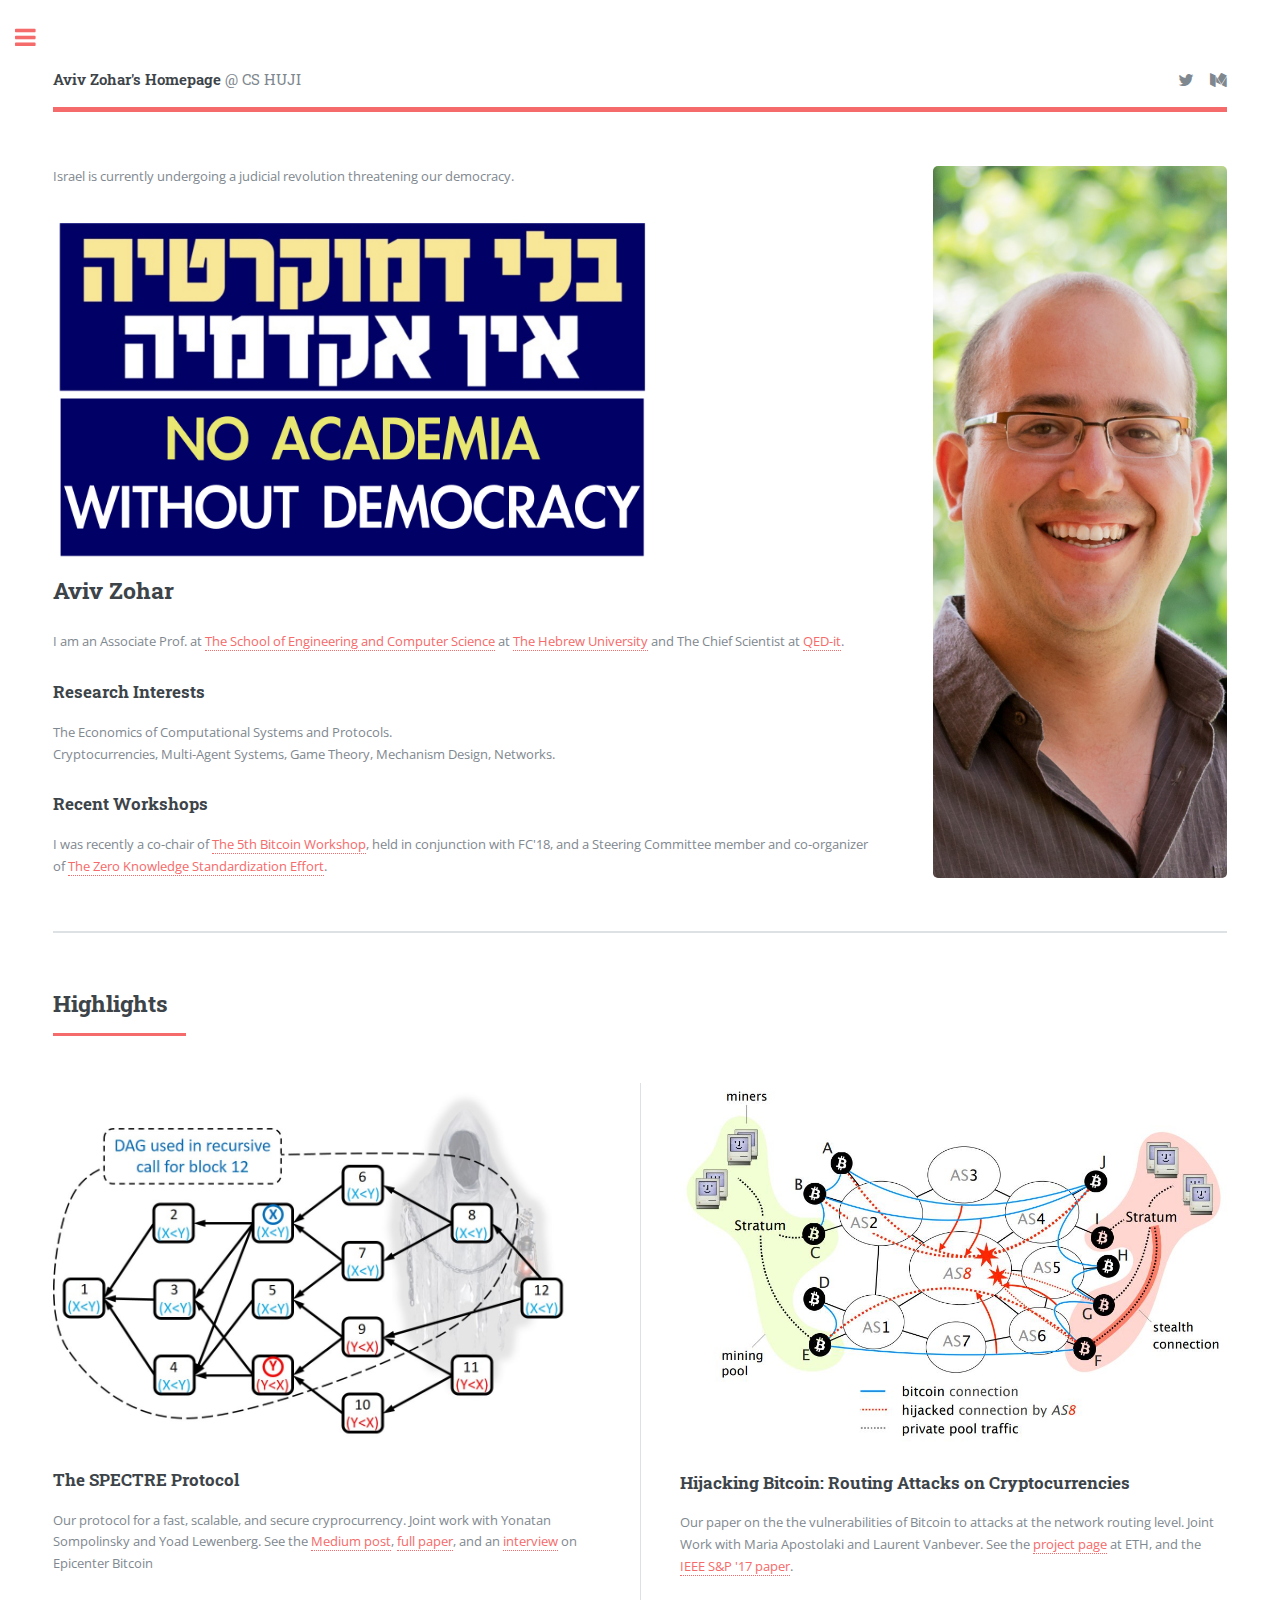
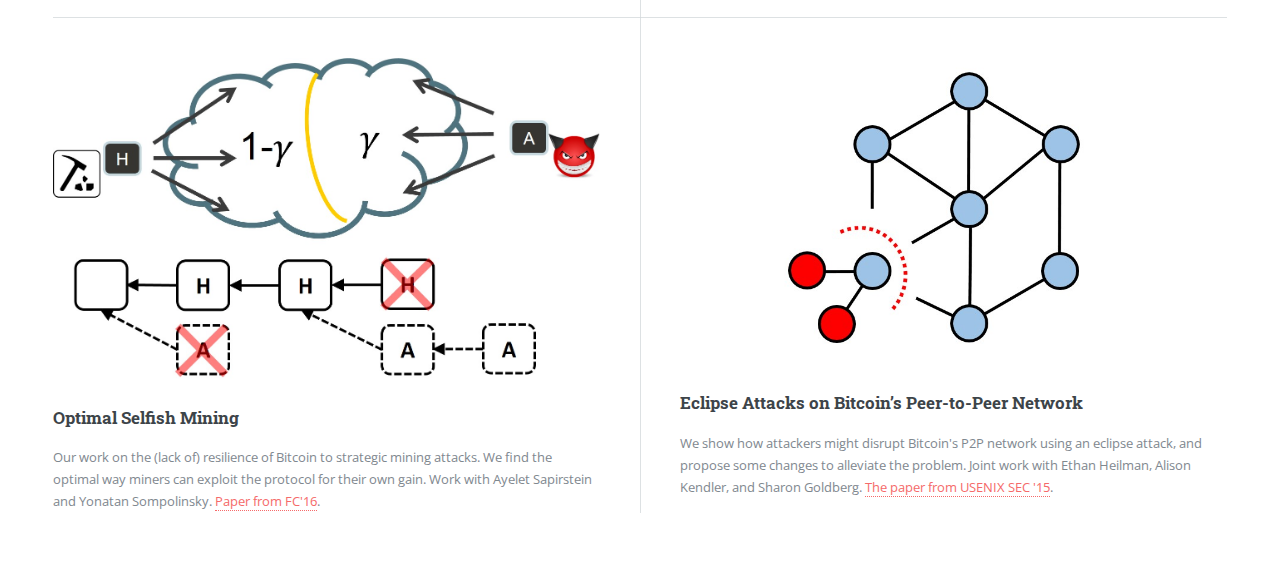
==== commit 655236f2: "democracy banner" ====
--- a/index.html
+++ b/index.html
@@ -1,161 +1,163 @@
-<!DOCTYPE HTML>
-<html>
-	<head>
-		<title>Aviv Zohar | Computer Science | The Hebrew University</title>
-		<meta name="description" content="My research on Cryptocurrencies, Multi-agent Systems, Mechanism Design for Computer Systems and protocols." />
-		<meta charset="utf-8" />
-		<meta name="viewport" content="width=device-width, initial-scale=1, user-scalable=no" />
-		<!--[if lte IE 8]><script src="assets/js/ie/html5shiv.js"></script><![endif]-->
-		<link rel="stylesheet" href="assets/css/main.css" />
-		<!--[if lte IE 9]><link rel="stylesheet" href="assets/css/ie9.css" /><![endif]-->
-		<!--[if lte IE 8]><link rel="stylesheet" href="assets/css/ie8.css" /><![endif]-->
-		
-		<!-- Google Tag Manager -->
-		<script>(function(w,d,s,l,i){w[l]=w[l]||[];w[l].push({'gtm.start':
-			new Date().getTime(),event:'gtm.js'});var f=d.getElementsByTagName(s)[0],
-			j=d.createElement(s),dl=l!='dataLayer'?'&l='+l:'';j.async=true;j.src=
-			'https://www.googletagmanager.com/gtm.js?id='+i+dl;f.parentNode.insertBefore(j,f);
-			})(window,document,'script','dataLayer','GTM-KX6CHWX');</script>
-		<!-- End Google Tag Manager -->
-	</head>
-	<body>
-		<!-- Google Tag Manager (noscript) -->
-			<noscript><iframe src="https://www.googletagmanager.com/ns.html?id=GTM-KX6CHWX"
-			height="0" width="0" style="display:none;visibility:hidden"></iframe></noscript>
-		<!-- End Google Tag Manager (noscript) -->
-		
-		<!-- Wrapper -->
-			<div id="wrapper">
-
-				<!-- Main -->
-					<div id="main">
-						<div class="inner">
-
-							<!-- Header -->
-								<header id="header">
-									<a href="index.html" class="logo"><strong>Aviv Zohar's Homepage</strong> @ CS HUJI</a>
-									<ul class="icons">
-										<li><a href="https://twitter.com/Avivz78" class="icon fa-twitter"><span class="label">Twitter</span></a></li>
-										<li><a href="https://medium.com/@avivzohar" class="icon fa-medium"><span class="label">Medium</span></a></li>
-									</ul>
-								</header>
-
-							<!-- Banner -->
-								<section id="banner">
-									<div class="content">
-										<header>
-											<h2> Aviv Zohar </h2>
-										</header>
-										<p> I am an Associate Prof. at <a href="http://www.cs.huji.ac.il">The School of Engineering and Computer Science</a> at <a href="http://www.huji.ac.il">The Hebrew University</a> and The Chief Scientist at <a href="https://qed-it.com">QED-it</a>. </p>
-										<h3> Research Interests </h3>
-										<p>The Economics of Computational Systems and Protocols.
-										<br>Cryptocurrencies, Multi-Agent Systems, Game Theory, Mechanism Design, Networks.</p> 
-										
-										<h3>Recent Workshops</h3>
-										<p>I was recently a co-chair of <a href="http://fc18.ifca.ai/bitcoin/">The 5th Bitcoin Workshop</a>, held in conjunction with FC'18, and a Steering Committee member and co-organizer of <a href="http://zkproof.org">The Zero Knowledge Standardization Effort</a>.
-										
-									</div>
-									<span class="image object">
-										<img src="images/AvivZohar.jpg" alt="Aviv Zohar" />
-									</span>
-								</section>
-
-							<!-- Section -->
-								<section>
-									<header class="major">
-										<h2>Highlights</h2>
-									</header>
-									<div class="posts">
-										<article>
-											<a href="https://medium.com/@avivzohar/the-spectre-protocol-7dbbebb707b5" class="image"><img src="images/SPECTRE1.jpg" alt="" /></a>
-											<h3>The SPECTRE Protocol</h3>
-											<p>Our protocol for a fast, scalable, and secure cryprocurrency. Joint work with Yonatan Sompolinsky and Yoad Lewenberg. 
-											See the <a href="https://medium.com/@avivzohar/the-spectre-protocol-7dbbebb707b5">Medium post</a>, 
-											<a href="https://eprint.iacr.org/2016/1159.pdf">full paper</a>, and an <a href="https://www.youtube.com/watch?v=DzXH4I8ncVs">interview</a>  on Epicenter Bitcoin </p>
-										</article>
-										<article>
-											<a href="pubs/16/btc_hijack.pdf" class="image"><img src="images/HijackBitcoin.jpg" alt="" /></a>
-											<h3>Hijacking Bitcoin: Routing Attacks on Cryptocurrencies</h3>
-											<p>Our paper on the the vulnerabilities of Bitcoin to attacks at the network routing level. Joint Work with Maria Apostolaki and Laurent Vanbever. 
-											See the <a href="https://btc-hijack.ethz.ch/">project page</a> at ETH, 
-											and the <a href="pubs/16/btc_hijack.pdf">IEEE S&P '17 paper</a>.</p>
-											
-										</article>
-										<article>
-											<a href="pubs/16/OptSelfishMining.pdf" class="image"><img src="images/OptimalSelfishMining.jpg" alt="" /></a>
-											<h3>Optimal Selfish Mining</h3>
-											<p>Our work on the (lack of) resilience of Bitcoin to strategic mining attacks. 
-											We find the optimal way miners can exploit the protocol for their own gain. 
-											Work with Ayelet Sapirstein and Yonatan Sompolinsky. <a href="pubs/16/OptSelfishMining.pdf">Paper from FC'16</a>. </p>
-										</article>
-										<article>
-											<a href="pubs/15/sec15-paper-heilman_final.pdf" class="image"><img src="images/EclipseAttack.jpg" alt="" /></a>
-											<h3>Eclipse Attacks on Bitcoin’s Peer-to-Peer Network</h3>
-											<p>We show how attackers might disrupt Bitcoin's P2P network using an eclipse attack, and propose some changes to alleviate the problem. Joint work with Ethan Heilman, Alison Kendler, and Sharon Goldberg. <a href="pubs/15/sec15-paper-heilman_final.pdf">The paper from USENIX SEC '15</a>.</p>
-										</article>
-									</div>
-								</section>
-
-						</div>
-					</div>
-
-				<!-- Sidebar -->
-					<div id="sidebar">
-						<div class="inner">
-
-							<!-- Menu -->
-								<nav id="menu">
-									<header class="major">
-										<h2>Menu</h2>
-									</header>
-									<ul>
-										<li><a href="index.html">Homepage</a></li>
-										<li><a href="publications.html">Publications</a></li>
-										<li>
-										<span class="opener">Teaching</span>
-											<ul>
-												<li><a href="http://www.cs.huji.ac.il/~intro2cs">Introduction to Computer Science (67101)</a></li>
-												<li><a href="http://www.cs.huji.ac.il/~socomp">Topics in Social Computing (67810)</a></li>
-												<li><a href="#">Cryptocurrencies Seminar (67866)</a></li>
-												<li><a href="#">Social Computing Lab (67841)</a></li>
-											</ul>
-										</li>
-										<li><a href="talks.html">Talks</a></li>
-										<li><a href="counceling.html">Student Counceling & Reception Hours</a></li>
-									</ul>
-								</nav>
-
-							<!-- Section -->
-								<section>
-									<header class="major">
-										<h2>Contact</h2>
-									</header>
-									<ul class="contact">
-										<li class="fa-envelope-o"><a href="mailto:avivz@cs.huji.ac.il">avivz@cs.huji.ac.il</a></li>
-										<li class="fa-twitter">Twitter: <a href="https://twitter.com/Avivz78">@Avivz78</a> </li> 
-										<li class="fa-medium">Medium: <a href="https://medium.com/@avivzohar">@AvivZohar</a> </li>
-										<li class="fa-phone">+972-(0)2-54-94553</li>
-										<li class="fa-home"> The School of Engineering and Computer Science
-										(Rothberg Building), <br> The Hebrew University of Jerusalem, <br> J. Edmund Safra (Givat Ram) Campus, <br>  Jerusalem , Israel 9190416.
-									</ul>
-								</section>
-
-							<!-- Footer -->
-								<footer id="footer">
-									<p class="copyright">&copy; All rights reserved. Design: <a href="https://html5up.net">HTML5 UP</a>.</p>
-								</footer>
-
-						</div>
-					</div>
-
-			</div>
-
-		<!-- Scripts -->
-			<script src="assets/js/jquery.min.js"></script>
-			<script src="assets/js/skel.min.js"></script>
-			<script src="assets/js/util.js"></script>
-			<!--[if lte IE 8]><script src="assets/js/ie/respond.min.js"></script><![endif]-->
-			<script src="assets/js/main.js"></script>
-
-	</body>
-</html>
+<!DOCTYPE HTML>
+<html>
+	<head>
+		<title>Aviv Zohar | Computer Science | The Hebrew University</title>
+		<meta name="description" content="My research on Cryptocurrencies, Multi-agent Systems, Mechanism Design for Computer Systems and protocols." />
+		<meta charset="utf-8" />
+		<meta name="viewport" content="width=device-width, initial-scale=1, user-scalable=no" />
+		<!--[if lte IE 8]><script src="assets/js/ie/html5shiv.js"></script><![endif]-->
+		<link rel="stylesheet" href="assets/css/main.css" />
+		<!--[if lte IE 9]><link rel="stylesheet" href="assets/css/ie9.css" /><![endif]-->
+		<!--[if lte IE 8]><link rel="stylesheet" href="assets/css/ie8.css" /><![endif]-->
+		
+		<!-- Google Tag Manager -->
+		<script>(function(w,d,s,l,i){w[l]=w[l]||[];w[l].push({'gtm.start':
+			new Date().getTime(),event:'gtm.js'});var f=d.getElementsByTagName(s)[0],
+			j=d.createElement(s),dl=l!='dataLayer'?'&l='+l:'';j.async=true;j.src=
+			'https://www.googletagmanager.com/gtm.js?id='+i+dl;f.parentNode.insertBefore(j,f);
+			})(window,document,'script','dataLayer','GTM-KX6CHWX');</script>
+		<!-- End Google Tag Manager -->
+	</head>
+	<body>
+		<!-- Google Tag Manager (noscript) -->
+			<noscript><iframe src="https://www.googletagmanager.com/ns.html?id=GTM-KX6CHWX"
+			height="0" width="0" style="display:none;visibility:hidden"></iframe></noscript>
+		<!-- End Google Tag Manager (noscript) -->
+		
+		<!-- Wrapper -->
+			<div id="wrapper">
+
+				<!-- Main -->
+					<div id="main">
+						<div class="inner">
+
+							<!-- Header -->
+								<header id="header">
+									<a href="index.html" class="logo"><strong>Aviv Zohar's Homepage</strong> @ CS HUJI</a>
+									<ul class="icons">
+										<li><a href="https://twitter.com/Avivz78" class="icon fa-twitter"><span class="label">Twitter</span></a></li>
+										<li><a href="https://medium.com/@avivzohar" class="icon fa-medium"><span class="label">Medium</span></a></li>
+									</ul>
+								</header>
+
+							<!-- Banner -->
+								<section id="banner">
+									<div class="content">
+										<p> Israel is currently undergoing a judicial revolution threatening our democracy. </p>
+										<img src="images/democracy.jpg" alt="no academia without democracy" width="600">
+										<header>
+											<h2> Aviv Zohar </h2>
+										</header>
+										<p> I am an Associate Prof. at <a href="http://www.cs.huji.ac.il">The School of Engineering and Computer Science</a> at <a href="http://www.huji.ac.il">The Hebrew University</a> and The Chief Scientist at <a href="https://qed-it.com">QED-it</a>. </p>
+										<h3> Research Interests </h3>
+										<p>The Economics of Computational Systems and Protocols.
+										<br>Cryptocurrencies, Multi-Agent Systems, Game Theory, Mechanism Design, Networks.</p> 
+										
+										<h3>Recent Workshops</h3>
+										<p>I was recently a co-chair of <a href="http://fc18.ifca.ai/bitcoin/">The 5th Bitcoin Workshop</a>, held in conjunction with FC'18, and a Steering Committee member and co-organizer of <a href="http://zkproof.org">The Zero Knowledge Standardization Effort</a>.
+										
+									</div>
+									<span class="image object">
+										<img src="images/AvivZohar.jpg" alt="Aviv Zohar" />
+									</span>
+								</section>
+
+							<!-- Section -->
+								<section>
+									<header class="major">
+										<h2>Highlights</h2>
+									</header>
+									<div class="posts">
+										<article>
+											<a href="https://medium.com/@avivzohar/the-spectre-protocol-7dbbebb707b5" class="image"><img src="images/SPECTRE1.jpg" alt="" /></a>
+											<h3>The SPECTRE Protocol</h3>
+											<p>Our protocol for a fast, scalable, and secure cryprocurrency. Joint work with Yonatan Sompolinsky and Yoad Lewenberg. 
+											See the <a href="https://medium.com/@avivzohar/the-spectre-protocol-7dbbebb707b5">Medium post</a>, 
+											<a href="https://eprint.iacr.org/2016/1159.pdf">full paper</a>, and an <a href="https://www.youtube.com/watch?v=DzXH4I8ncVs">interview</a>  on Epicenter Bitcoin </p>
+										</article>
+										<article>
+											<a href="pubs/16/btc_hijack.pdf" class="image"><img src="images/HijackBitcoin.jpg" alt="" /></a>
+											<h3>Hijacking Bitcoin: Routing Attacks on Cryptocurrencies</h3>
+											<p>Our paper on the the vulnerabilities of Bitcoin to attacks at the network routing level. Joint Work with Maria Apostolaki and Laurent Vanbever. 
+											See the <a href="https://btc-hijack.ethz.ch/">project page</a> at ETH, 
+											and the <a href="pubs/16/btc_hijack.pdf">IEEE S&P '17 paper</a>.</p>
+											
+										</article>
+										<article>
+											<a href="pubs/16/OptSelfishMining.pdf" class="image"><img src="images/OptimalSelfishMining.jpg" alt="" /></a>
+											<h3>Optimal Selfish Mining</h3>
+											<p>Our work on the (lack of) resilience of Bitcoin to strategic mining attacks. 
+											We find the optimal way miners can exploit the protocol for their own gain. 
+											Work with Ayelet Sapirstein and Yonatan Sompolinsky. <a href="pubs/16/OptSelfishMining.pdf">Paper from FC'16</a>. </p>
+										</article>
+										<article>
+											<a href="pubs/15/sec15-paper-heilman_final.pdf" class="image"><img src="images/EclipseAttack.jpg" alt="" /></a>
+											<h3>Eclipse Attacks on Bitcoin’s Peer-to-Peer Network</h3>
+											<p>We show how attackers might disrupt Bitcoin's P2P network using an eclipse attack, and propose some changes to alleviate the problem. Joint work with Ethan Heilman, Alison Kendler, and Sharon Goldberg. <a href="pubs/15/sec15-paper-heilman_final.pdf">The paper from USENIX SEC '15</a>.</p>
+										</article>
+									</div>
+								</section>
+
+						</div>
+					</div>
+
+				<!-- Sidebar -->
+					<div id="sidebar">
+						<div class="inner">
+
+							<!-- Menu -->
+								<nav id="menu">
+									<header class="major">
+										<h2>Menu</h2>
+									</header>
+									<ul>
+										<li><a href="index.html">Homepage</a></li>
+										<li><a href="publications.html">Publications</a></li>
+										<li>
+										<span class="opener">Teaching</span>
+											<ul>
+												<li><a href="http://www.cs.huji.ac.il/~intro2cs1">Introduction to Computer Science (67101)</a></li>
+												<li><a href="http://www.cs.huji.ac.il/~cryptocur">Introduction to Cryptocurrencies (67513)</a></li>
+												<li><a href="#">Cryptocurrencies Seminar (67866)</a></li>
+												<li><a href="#">Lab in Blockchain Systems (67841)</a></li>
+											</ul>
+										</li>
+										<li><a href="talks.html">Talks</a></li>
+										<li><a href="counseling.html">Student Counseling & Reception Hours</a></li>
+									</ul>
+								</nav>
+
+							<!-- Section -->
+								<section>
+									<header class="major">
+										<h2>Contact</h2>
+									</header>
+									<ul class="contact">
+										<li class="fa-envelope-o"><a href="mailto:avivz@cs.huji.ac.il">avivz@cs.huji.ac.il</a></li>
+										<li class="fa-twitter">Twitter: <a href="https://twitter.com/Avivz78">@Avivz78</a> </li> 
+										<li class="fa-medium">Medium: <a href="https://medium.com/@avivzohar">@AvivZohar</a> </li>
+										<!-- <li class="fa-phone">+972-(0)2-54-94553</li> -->
+										<li class="fa-home"> The School of Engineering and Computer Science
+										(Rothberg Building), <br> The Hebrew University of Jerusalem, <br> J. Edmund Safra (Givat Ram) Campus, <br>  Jerusalem , Israel 9190416.
+									</ul>
+								</section>
+
+							<!-- Footer -->
+								<footer id="footer">
+									<p class="copyright">&copy; All rights reserved. Design: <a href="https://html5up.net">HTML5 UP</a>.</p>
+								</footer>
+
+						</div>
+					</div>
+
+			</div>
+
+		<!-- Scripts -->
+			<script src="assets/js/jquery.min.js"></script>
+			<script src="assets/js/skel.min.js"></script>
+			<script src="assets/js/util.js"></script>
+			<!--[if lte IE 8]><script src="assets/js/ie/respond.min.js"></script><![endif]-->
+			<script src="assets/js/main.js"></script>
+
+	</body>
+</html>
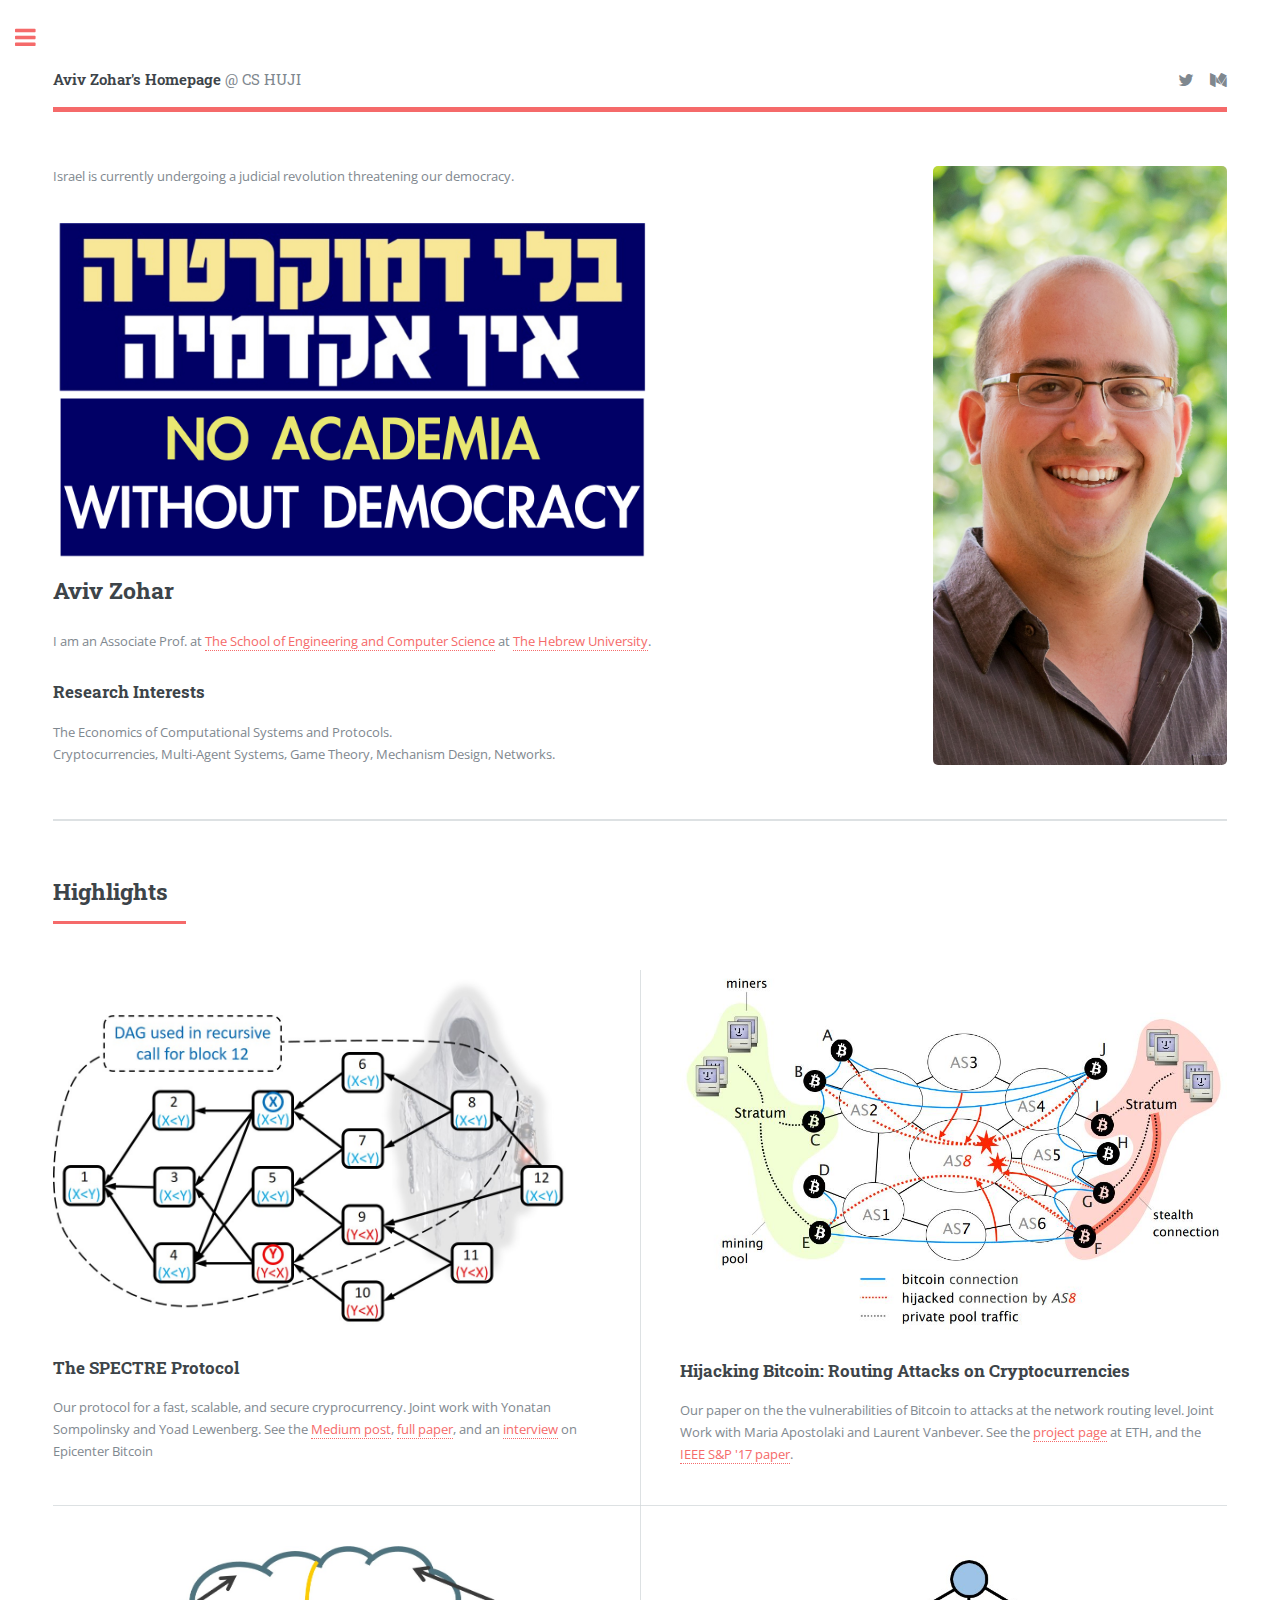
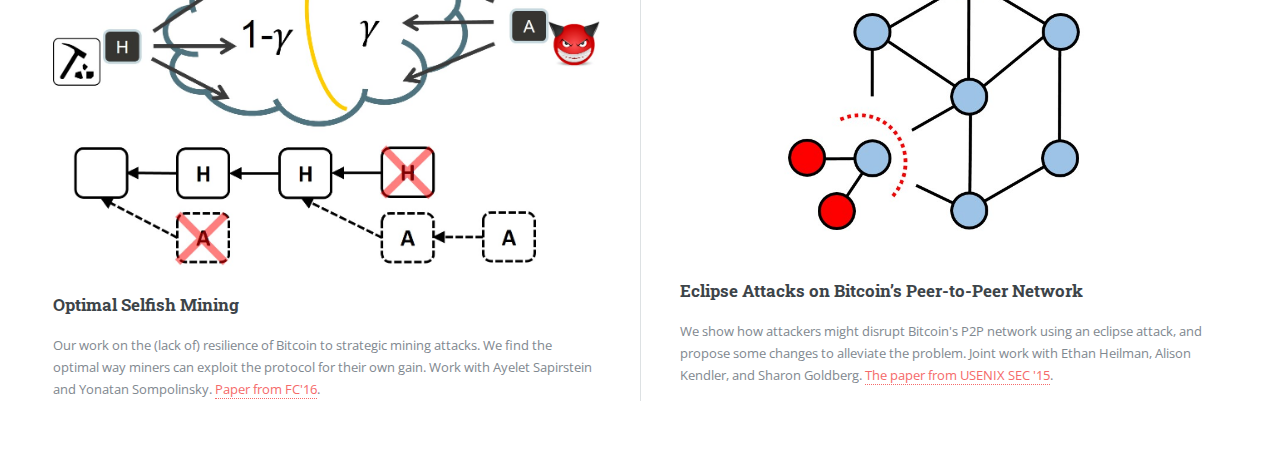
==== commit abc05372: "removed teaching" ====
--- a/index.html
+++ b/index.html
@@ -1,163 +1,178 @@
 <!DOCTYPE HTML>
 <html>
-	<head>
-		<title>Aviv Zohar | Computer Science | The Hebrew University</title>
-		<meta name="description" content="My research on Cryptocurrencies, Multi-agent Systems, Mechanism Design for Computer Systems and protocols." />
-		<meta charset="utf-8" />
-		<meta name="viewport" content="width=device-width, initial-scale=1, user-scalable=no" />
-		<!--[if lte IE 8]><script src="assets/js/ie/html5shiv.js"></script><![endif]-->
-		<link rel="stylesheet" href="assets/css/main.css" />
-		<!--[if lte IE 9]><link rel="stylesheet" href="assets/css/ie9.css" /><![endif]-->
-		<!--[if lte IE 8]><link rel="stylesheet" href="assets/css/ie8.css" /><![endif]-->
-		
-		<!-- Google Tag Manager -->
-		<script>(function(w,d,s,l,i){w[l]=w[l]||[];w[l].push({'gtm.start':
-			new Date().getTime(),event:'gtm.js'});var f=d.getElementsByTagName(s)[0],
-			j=d.createElement(s),dl=l!='dataLayer'?'&l='+l:'';j.async=true;j.src=
-			'https://www.googletagmanager.com/gtm.js?id='+i+dl;f.parentNode.insertBefore(j,f);
-			})(window,document,'script','dataLayer','GTM-KX6CHWX');</script>
-		<!-- End Google Tag Manager -->
-	</head>
-	<body>
-		<!-- Google Tag Manager (noscript) -->
-			<noscript><iframe src="https://www.googletagmanager.com/ns.html?id=GTM-KX6CHWX"
-			height="0" width="0" style="display:none;visibility:hidden"></iframe></noscript>
-		<!-- End Google Tag Manager (noscript) -->
-		
-		<!-- Wrapper -->
-			<div id="wrapper">
 
-				<!-- Main -->
-					<div id="main">
-						<div class="inner">
+<head>
+	<title>Aviv Zohar | Computer Science | The Hebrew University</title>
+	<meta name="description"
+		content="My research on Cryptocurrencies, Multi-agent Systems, Mechanism Design for Computer Systems and protocols." />
+	<meta charset="utf-8" />
+	<meta name="viewport" content="width=device-width, initial-scale=1, user-scalable=no" />
+	<!--[if lte IE 8]><script src="assets/js/ie/html5shiv.js"></script><![endif]-->
+	<link rel="stylesheet" href="assets/css/main.css" />
+	<!--[if lte IE 9]><link rel="stylesheet" href="assets/css/ie9.css" /><![endif]-->
+	<!--[if lte IE 8]><link rel="stylesheet" href="assets/css/ie8.css" /><![endif]-->
 
-							<!-- Header -->
-								<header id="header">
-									<a href="index.html" class="logo"><strong>Aviv Zohar's Homepage</strong> @ CS HUJI</a>
-									<ul class="icons">
-										<li><a href="https://twitter.com/Avivz78" class="icon fa-twitter"><span class="label">Twitter</span></a></li>
-										<li><a href="https://medium.com/@avivzohar" class="icon fa-medium"><span class="label">Medium</span></a></li>
-									</ul>
-								</header>
+	<!-- Google Tag Manager -->
+	<script>(function (w, d, s, l, i) {
+			w[l] = w[l] || []; w[l].push({
+				'gtm.start':
+					new Date().getTime(), event: 'gtm.js'
+			}); var f = d.getElementsByTagName(s)[0],
+				j = d.createElement(s), dl = l != 'dataLayer' ? '&l=' + l : ''; j.async = true; j.src =
+					'https://www.googletagmanager.com/gtm.js?id=' + i + dl; f.parentNode.insertBefore(j, f);
+		})(window, document, 'script', 'dataLayer', 'GTM-KX6CHWX');</script>
+	<!-- End Google Tag Manager -->
+</head>
 
-							<!-- Banner -->
-								<section id="banner">
-									<div class="content">
-										<p> Israel is currently undergoing a judicial revolution threatening our democracy. </p>
-										<img src="images/democracy.jpg" alt="no academia without democracy" width="600">
-										<header>
-											<h2> Aviv Zohar </h2>
-										</header>
-										<p> I am an Associate Prof. at <a href="http://www.cs.huji.ac.il">The School of Engineering and Computer Science</a> at <a href="http://www.huji.ac.il">The Hebrew University</a> and The Chief Scientist at <a href="https://qed-it.com">QED-it</a>. </p>
-										<h3> Research Interests </h3>
-										<p>The Economics of Computational Systems and Protocols.
-										<br>Cryptocurrencies, Multi-Agent Systems, Game Theory, Mechanism Design, Networks.</p> 
-										
-										<h3>Recent Workshops</h3>
-										<p>I was recently a co-chair of <a href="http://fc18.ifca.ai/bitcoin/">The 5th Bitcoin Workshop</a>, held in conjunction with FC'18, and a Steering Committee member and co-organizer of <a href="http://zkproof.org">The Zero Knowledge Standardization Effort</a>.
-										
-									</div>
-									<span class="image object">
-										<img src="images/AvivZohar.jpg" alt="Aviv Zohar" />
-									</span>
-								</section>
+<body>
+	<!-- Google Tag Manager (noscript) -->
+	<noscript><iframe src="https://www.googletagmanager.com/ns.html?id=GTM-KX6CHWX" height="0" width="0"
+			style="display:none;visibility:hidden"></iframe></noscript>
+	<!-- End Google Tag Manager (noscript) -->
 
-							<!-- Section -->
-								<section>
-									<header class="major">
-										<h2>Highlights</h2>
-									</header>
-									<div class="posts">
-										<article>
-											<a href="https://medium.com/@avivzohar/the-spectre-protocol-7dbbebb707b5" class="image"><img src="images/SPECTRE1.jpg" alt="" /></a>
-											<h3>The SPECTRE Protocol</h3>
-											<p>Our protocol for a fast, scalable, and secure cryprocurrency. Joint work with Yonatan Sompolinsky and Yoad Lewenberg. 
-											See the <a href="https://medium.com/@avivzohar/the-spectre-protocol-7dbbebb707b5">Medium post</a>, 
-											<a href="https://eprint.iacr.org/2016/1159.pdf">full paper</a>, and an <a href="https://www.youtube.com/watch?v=DzXH4I8ncVs">interview</a>  on Epicenter Bitcoin </p>
-										</article>
-										<article>
-											<a href="pubs/16/btc_hijack.pdf" class="image"><img src="images/HijackBitcoin.jpg" alt="" /></a>
-											<h3>Hijacking Bitcoin: Routing Attacks on Cryptocurrencies</h3>
-											<p>Our paper on the the vulnerabilities of Bitcoin to attacks at the network routing level. Joint Work with Maria Apostolaki and Laurent Vanbever. 
-											See the <a href="https://btc-hijack.ethz.ch/">project page</a> at ETH, 
-											and the <a href="pubs/16/btc_hijack.pdf">IEEE S&P '17 paper</a>.</p>
-											
-										</article>
-										<article>
-											<a href="pubs/16/OptSelfishMining.pdf" class="image"><img src="images/OptimalSelfishMining.jpg" alt="" /></a>
-											<h3>Optimal Selfish Mining</h3>
-											<p>Our work on the (lack of) resilience of Bitcoin to strategic mining attacks. 
-											We find the optimal way miners can exploit the protocol for their own gain. 
-											Work with Ayelet Sapirstein and Yonatan Sompolinsky. <a href="pubs/16/OptSelfishMining.pdf">Paper from FC'16</a>. </p>
-										</article>
-										<article>
-											<a href="pubs/15/sec15-paper-heilman_final.pdf" class="image"><img src="images/EclipseAttack.jpg" alt="" /></a>
-											<h3>Eclipse Attacks on Bitcoin’s Peer-to-Peer Network</h3>
-											<p>We show how attackers might disrupt Bitcoin's P2P network using an eclipse attack, and propose some changes to alleviate the problem. Joint work with Ethan Heilman, Alison Kendler, and Sharon Goldberg. <a href="pubs/15/sec15-paper-heilman_final.pdf">The paper from USENIX SEC '15</a>.</p>
-										</article>
-									</div>
-								</section>
+	<!-- Wrapper -->
+	<div id="wrapper">
 
-						</div>
+		<!-- Main -->
+		<div id="main">
+			<div class="inner">
+
+				<!-- Header -->
+				<header id="header">
+					<a href="index.html" class="logo"><strong>Aviv Zohar's Homepage</strong> @ CS HUJI</a>
+					<ul class="icons">
+						<li><a href="https://twitter.com/Avivz78" class="icon fa-twitter"><span
+									class="label">Twitter</span></a></li>
+						<li><a href="https://medium.com/@avivzohar" class="icon fa-medium"><span
+									class="label">Medium</span></a></li>
+					</ul>
+				</header>
+
+				<!-- Banner -->
+				<section id="banner">
+					<div class="content">
+						<p> Israel is currently undergoing a judicial revolution threatening our democracy. </p>
+						<img src="images/democracy.jpg" alt="no academia without democracy" width="600">
+						<header>
+							<h2> Aviv Zohar </h2>
+						</header>
+						<p> I am an Associate Prof. at <a href="http://www.cs.huji.ac.il">The School of Engineering and
+								Computer Science</a> at <a href="http://www.huji.ac.il">The Hebrew University</a>. </p>
+						<h3> Research Interests </h3>
+						<p>The Economics of Computational Systems and Protocols.
+							<br>Cryptocurrencies, Multi-Agent Systems, Game Theory, Mechanism Design, Networks.
+						</p>
+
 					</div>
+					<span class="image object">
+						<img src="images/AvivZohar.jpg" alt="Aviv Zohar" />
+					</span>
+				</section>
 
-				<!-- Sidebar -->
-					<div id="sidebar">
-						<div class="inner">
+				<!-- Section -->
+				<section>
+					<header class="major">
+						<h2>Highlights</h2>
+					</header>
+					<div class="posts">
+						<article>
+							<a href="https://medium.com/@avivzohar/the-spectre-protocol-7dbbebb707b5" class="image"><img
+									src="images/SPECTRE1.jpg" alt="" /></a>
+							<h3>The SPECTRE Protocol</h3>
+							<p>Our protocol for a fast, scalable, and secure cryprocurrency. Joint work with Yonatan
+								Sompolinsky and Yoad Lewenberg.
+								See the <a href="https://medium.com/@avivzohar/the-spectre-protocol-7dbbebb707b5">Medium
+									post</a>,
+								<a href="https://eprint.iacr.org/2016/1159.pdf">full paper</a>, and an <a
+									href="https://www.youtube.com/watch?v=DzXH4I8ncVs">interview</a> on Epicenter
+								Bitcoin
+							</p>
+						</article>
+						<article>
+							<a href="pubs/16/btc_hijack.pdf" class="image"><img src="images/HijackBitcoin.jpg"
+									alt="" /></a>
+							<h3>Hijacking Bitcoin: Routing Attacks on Cryptocurrencies</h3>
+							<p>Our paper on the the vulnerabilities of Bitcoin to attacks at the network routing level.
+								Joint Work with Maria Apostolaki and Laurent Vanbever.
+								See the <a href="https://btc-hijack.ethz.ch/">project page</a> at ETH,
+								and the <a href="pubs/16/btc_hijack.pdf">IEEE S&P '17 paper</a>.</p>
 
-							<!-- Menu -->
-								<nav id="menu">
-									<header class="major">
-										<h2>Menu</h2>
-									</header>
-									<ul>
-										<li><a href="index.html">Homepage</a></li>
-										<li><a href="publications.html">Publications</a></li>
-										<li>
-										<span class="opener">Teaching</span>
-											<ul>
-												<li><a href="http://www.cs.huji.ac.il/~intro2cs1">Introduction to Computer Science (67101)</a></li>
-												<li><a href="http://www.cs.huji.ac.il/~cryptocur">Introduction to Cryptocurrencies (67513)</a></li>
-												<li><a href="#">Cryptocurrencies Seminar (67866)</a></li>
-												<li><a href="#">Lab in Blockchain Systems (67841)</a></li>
-											</ul>
-										</li>
-										<li><a href="talks.html">Talks</a></li>
-										<li><a href="counseling.html">Student Counseling & Reception Hours</a></li>
-									</ul>
-								</nav>
-
-							<!-- Section -->
-								<section>
-									<header class="major">
-										<h2>Contact</h2>
-									</header>
-									<ul class="contact">
-										<li class="fa-envelope-o"><a href="mailto:avivz@cs.huji.ac.il">avivz@cs.huji.ac.il</a></li>
-										<li class="fa-twitter">Twitter: <a href="https://twitter.com/Avivz78">@Avivz78</a> </li> 
-										<li class="fa-medium">Medium: <a href="https://medium.com/@avivzohar">@AvivZohar</a> </li>
-										<!-- <li class="fa-phone">+972-(0)2-54-94553</li> -->
-										<li class="fa-home"> The School of Engineering and Computer Science
-										(Rothberg Building), <br> The Hebrew University of Jerusalem, <br> J. Edmund Safra (Givat Ram) Campus, <br>  Jerusalem , Israel 9190416.
-									</ul>
-								</section>
-
-							<!-- Footer -->
-								<footer id="footer">
-									<p class="copyright">&copy; All rights reserved. Design: <a href="https://html5up.net">HTML5 UP</a>.</p>
-								</footer>
-
-						</div>
+						</article>
+						<article>
+							<a href="pubs/16/OptSelfishMining.pdf" class="image"><img
+									src="images/OptimalSelfishMining.jpg" alt="" /></a>
+							<h3>Optimal Selfish Mining</h3>
+							<p>Our work on the (lack of) resilience of Bitcoin to strategic mining attacks.
+								We find the optimal way miners can exploit the protocol for their own gain.
+								Work with Ayelet Sapirstein and Yonatan Sompolinsky. <a
+									href="pubs/16/OptSelfishMining.pdf">Paper from FC'16</a>. </p>
+						</article>
+						<article>
+							<a href="pubs/15/sec15-paper-heilman_final.pdf" class="image"><img
+									src="images/EclipseAttack.jpg" alt="" /></a>
+							<h3>Eclipse Attacks on Bitcoin’s Peer-to-Peer Network</h3>
+							<p>We show how attackers might disrupt Bitcoin's P2P network using an eclipse attack, and
+								propose some changes to alleviate the problem. Joint work with Ethan Heilman, Alison
+								Kendler, and Sharon Goldberg. <a href="pubs/15/sec15-paper-heilman_final.pdf">The paper
+									from USENIX SEC '15</a>.</p>
+						</article>
 					</div>
+				</section>
 
 			</div>
+		</div>
 
-		<!-- Scripts -->
-			<script src="assets/js/jquery.min.js"></script>
-			<script src="assets/js/skel.min.js"></script>
-			<script src="assets/js/util.js"></script>
-			<!--[if lte IE 8]><script src="assets/js/ie/respond.min.js"></script><![endif]-->
-			<script src="assets/js/main.js"></script>
+		<!-- Sidebar -->
+		<div id="sidebar">
+			<div class="inner">
 
-	</body>
-</html>
+				<!-- Menu -->
+				<nav id="menu">
+					<header class="major">
+						<h2>Menu</h2>
+					</header>
+					<ul>
+						<li><a href="index.html">Homepage</a></li>
+						<li><a href="publications.html">Publications</a></li>
+						<li><a href="talks.html">Talks</a></li>
+						<li><a href="counseling.html">Student Counseling & Reception Hours</a></li>
+					</ul>
+				</nav>
+
+				<!-- Section -->
+				<section>
+					<header class="major">
+						<h2>Contact</h2>
+					</header>
+					<ul class="contact">
+						<li class="fa-envelope-o"><a href="mailto:avivz@cs.huji.ac.il">avivz@cs.huji.ac.il</a></li>
+						<li class="fa-twitter">Twitter: <a href="https://twitter.com/Avivz78">@Avivz78</a> </li>
+						<li class="fa-medium">Medium: <a href="https://medium.com/@avivzohar">@AvivZohar</a> </li>
+						<!-- <li class="fa-phone">+972-(0)2-54-94553</li> -->
+						<li class="fa-home"> The School of Engineering and Computer Science
+							(Rothberg Building), <br> The Hebrew University of Jerusalem, <br> J. Edmund Safra (Givat
+							Ram) Campus, <br> Jerusalem , Israel 9190416.
+					</ul>
+				</section>
+
+				<!-- Footer -->
+				<footer id="footer">
+					<p class="copyright">&copy; All rights reserved. Design: <a href="https://html5up.net">HTML5 UP</a>.
+					</p>
+				</footer>
+
+			</div>
+		</div>
+
+	</div>
+
+	<!-- Scripts -->
+	<script src="assets/js/jquery.min.js"></script>
+	<script src="assets/js/skel.min.js"></script>
+	<script src="assets/js/util.js"></script>
+	<!--[if lte IE 8]><script src="assets/js/ie/respond.min.js"></script><![endif]-->
+	<script src="assets/js/main.js"></script>
+
+</body>
+
+</html>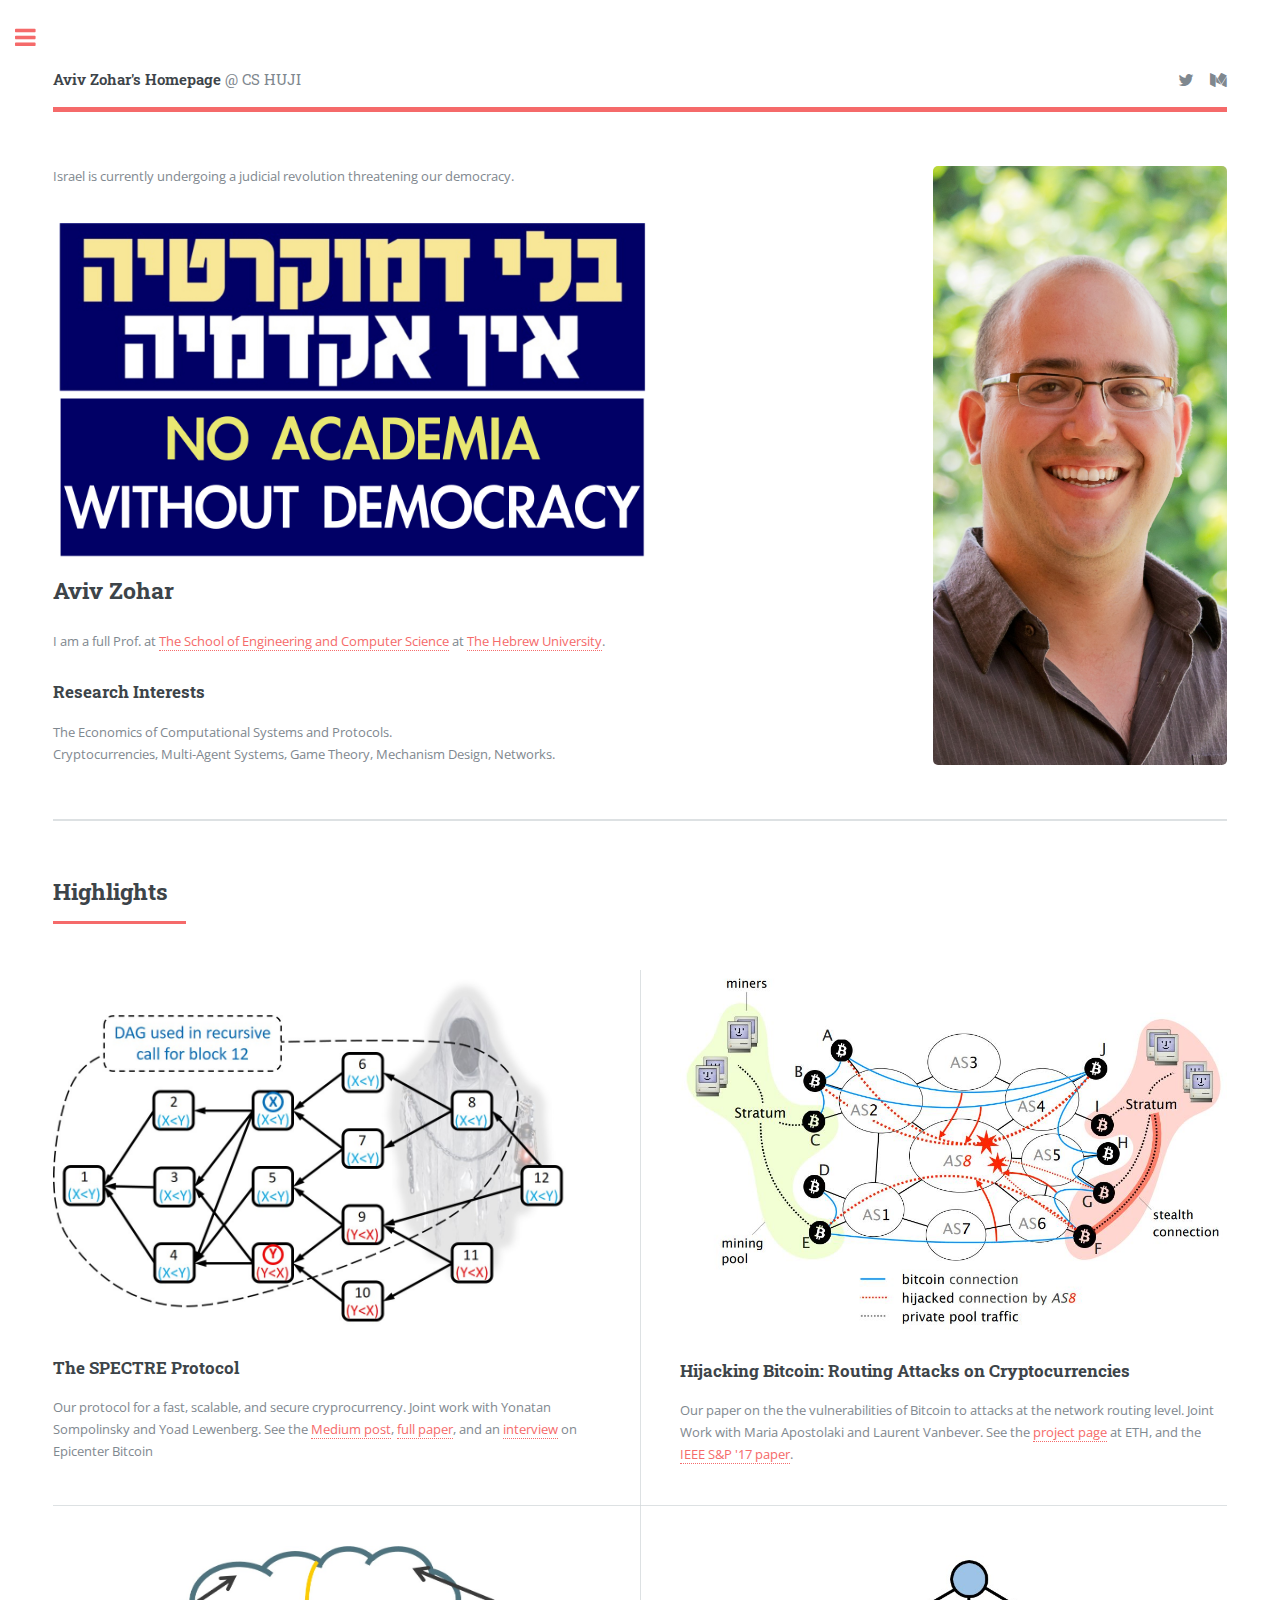
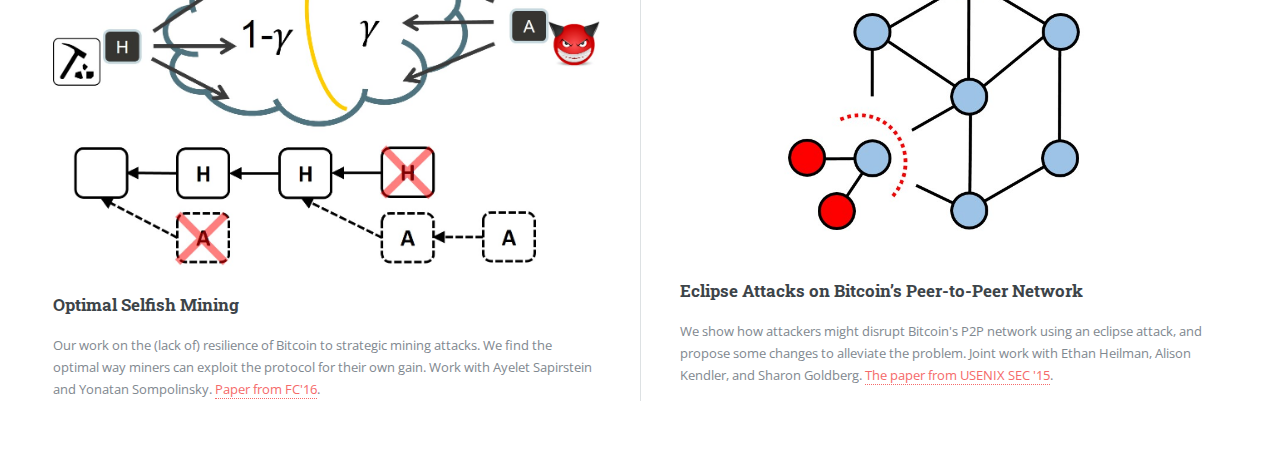
==== commit 7d9a1966: "title change" ====
--- a/index.html
+++ b/index.html
@@ -56,7 +56,7 @@
 						<header>
 							<h2> Aviv Zohar </h2>
 						</header>
-						<p> I am an Associate Prof. at <a href="http://www.cs.huji.ac.il">The School of Engineering and
+						<p> I am a full Prof. at <a href="http://www.cs.huji.ac.il">The School of Engineering and
 								Computer Science</a> at <a href="http://www.huji.ac.il">The Hebrew University</a>. </p>
 						<h3> Research Interests </h3>
 						<p>The Economics of Computational Systems and Protocols.
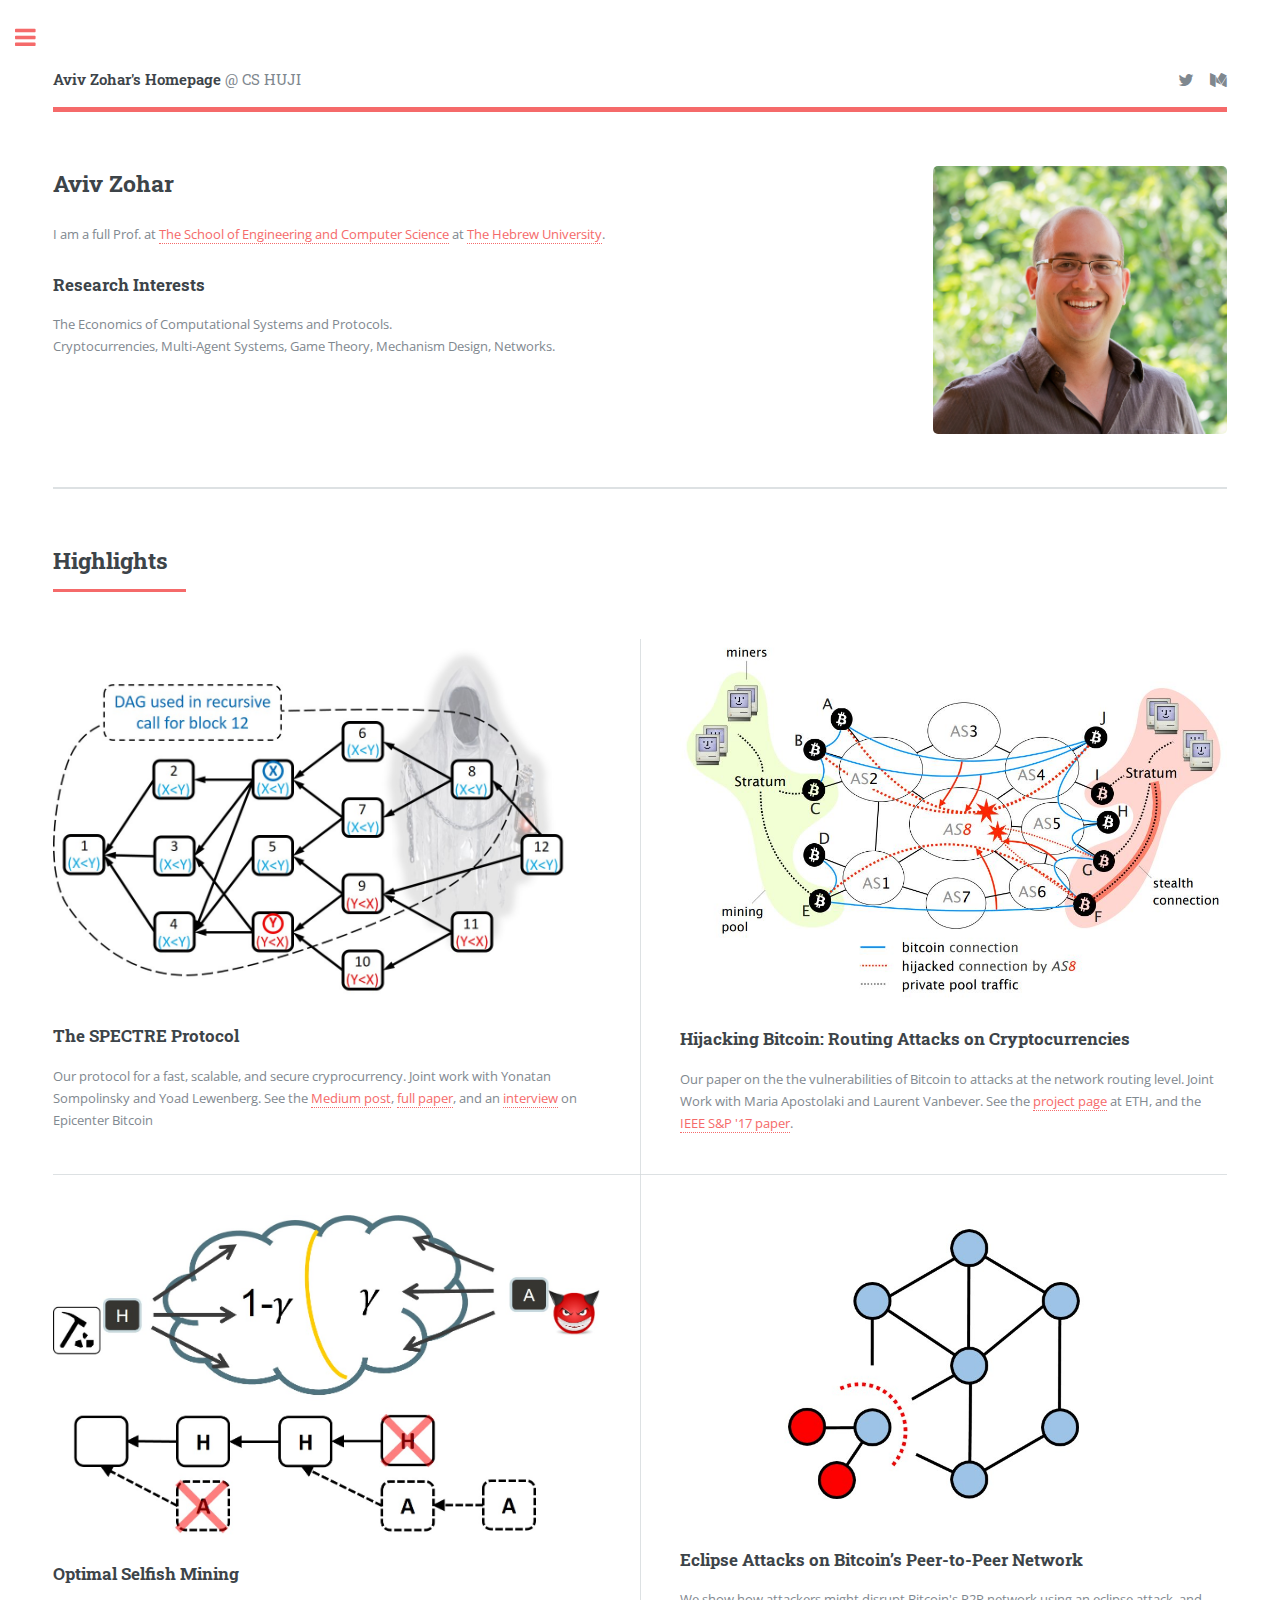
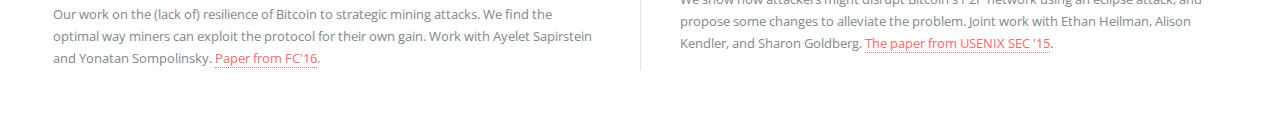
==== commit 92e896ce: "removed banner" ====
--- a/index.html
+++ b/index.html
@@ -51,8 +51,6 @@
 				<!-- Banner -->
 				<section id="banner">
 					<div class="content">
-						<p> Israel is currently undergoing a judicial revolution threatening our democracy. </p>
-						<img src="images/democracy.jpg" alt="no academia without democracy" width="600">
 						<header>
 							<h2> Aviv Zohar </h2>
 						</header>
